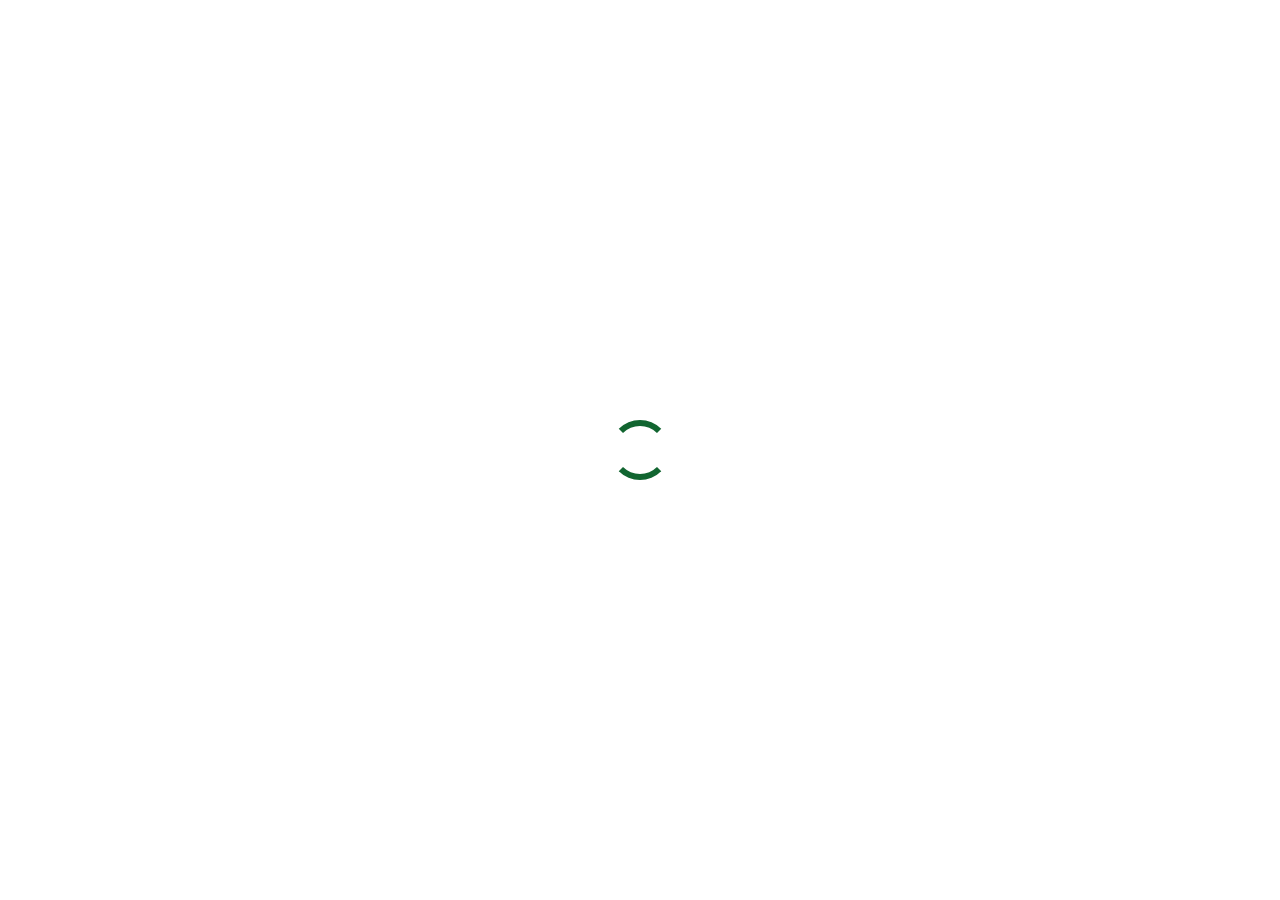
==== about.html @ c36d9f6b "Setting up site, formatting and fixing the whitespace between pages, reference from another template" ====
<!DOCTYPE html>
<html lang="en">

<head>
  <meta charset="utf-8">
  <meta content="width=device-width, initial-scale=1.0" name="viewport">
  <title>About - AgriCulture Bootstrap Template</title>
  <meta name="description" content="">
  <meta name="keywords" content="">

  <!-- Favicons -->
  <link href="assets/img/favicon.png" rel="icon">
  <link href="assets/img/apple-touch-icon.png" rel="apple-touch-icon">

  <!-- Fonts -->
  <link href="https://fonts.googleapis.com" rel="preconnect">
  <link href="https://fonts.gstatic.com" rel="preconnect" crossorigin>
  <link href="https://fonts.googleapis.com/css2?family=Open+Sans:ital,wght@0,300;0,400;0,500;0,600;0,700;0,800;1,300;1,400;1,500;1,600;1,700;1,800&family=Marcellus:wght@400&display=swap" rel="stylesheet">

  <!-- Vendor CSS Files -->
  <link href="assets/vendor/bootstrap/css/bootstrap.min.css" rel="stylesheet">
  <link href="assets/vendor/bootstrap-icons/bootstrap-icons.css" rel="stylesheet">
  <link href="assets/vendor/aos/aos.css" rel="stylesheet">
  <link href="assets/vendor/swiper/swiper-bundle.min.css" rel="stylesheet">
  <link href="assets/vendor/glightbox/css/glightbox.min.css" rel="stylesheet">

  <!-- Main CSS File -->
  <link href="assets/css/main.css" rel="stylesheet">

  <!-- =======================================================
  * Template Name: AgriCulture
  * Template URL: https://bootstrapmade.com/agriculture-bootstrap-website-template/
  * Updated: Aug 07 2024 with Bootstrap v5.3.3
  * Author: BootstrapMade.com
  * License: https://bootstrapmade.com/license/
  ======================================================== -->
</head>

<body class="testimonials-page">

  <header id="header" class="header d-flex align-items-center position-relative">
    <div class="container-fluid container-xl position-relative d-flex align-items-center justify-content-between">

      <a href="index.html" class="logo d-flex align-items-center">
        <!-- Uncomment the line below if you also wish to use an image logo -->
        <img src="assets/img/logo.png" alt="AgriCulture">
        <!-- <h1 class="sitename">AgriCulture</h1>  -->
      </a>

      <nav id="navmenu" class="navmenu">
        <ul>
          <li><a href="index.html">Home</a></li>
          <li><a href="map.html">Map</a></li>
          <li><a href="about.html" class="active">About</a></li>
        </ul>
        <i class="mobile-nav-toggle d-xl-none bi bi-list"></i>
      </nav>

    </div>
  </header>

  <main class="main">

    <!-- Page Title -->
    <div class="page-title dark-background" data-aos="fade" style="background-image: url(assets/img/page-title-bg.webp);">
      <div class="container position-relative">
        <h1>About</h1>
  
        <nav class="breadcrumbs">
          <ol>
            <li><a href="index.html">Home</a></li>
            <li class="current">About</li>
          </ol>
        </nav>
      </div>
    </div><!-- End Page Title -->

  </main>

  <footer id="footer" class="footer dark-background">
  </footer>

  <!-- Scroll Top -->
  <a href="#" id="scroll-top" class="scroll-top d-flex align-items-center justify-content-center"><i class="bi bi-arrow-up-short"></i></a>

  <!-- Preloader -->
  <div id="preloader"></div>

  <!-- Vendor JS Files -->
  <script src="assets/vendor/bootstrap/js/bootstrap.bundle.min.js"></script>
  <script src="assets/vendor/aos/aos.js"></script>
  <script src="assets/vendor/swiper/swiper-bundle.min.js"></script>
  <script src="assets/vendor/glightbox/js/glightbox.min.js"></script>

  <!-- Main JS File -->
  <script src="assets/js/main.js"></script>

</body>

</html>
---- assets/css/main.css ----
/**
* Template Name: AgriCulture
* Template URL: https://bootstrapmade.com/agriculture-bootstrap-website-template/
* Updated: Aug 07 2024 with Bootstrap v5.3.3
* Author: BootstrapMade.com
* License: https://bootstrapmade.com/license/
*/

/*--------------------------------------------------------------
# Font & Color Variables
# Help: https://bootstrapmade.com/color-system/
--------------------------------------------------------------*/
/* Fonts */
:root {
  --default-font: "Open Sans",  system-ui, -apple-system, "Segoe UI", Roboto, "Helvetica Neue", Arial, "Noto Sans", "Liberation Sans", sans-serif, "Apple Color Emoji", "Segoe UI Emoji", "Segoe UI Symbol", "Noto Color Emoji";
  --heading-font: "Marcellus",  sans-serif;
  --nav-font: "Marcellus",  sans-serif;
}

/* Global Colors - The following color variables are used throughout the website. Updating them here will change the color scheme of the entire website */
:root { 
  --background-color: #ffffff; /* Background color for the entire website, including individual sections */
  --default-color: #212529; /* Default color used for the majority of the text content across the entire website */
  --heading-color: #2d465e; /* Color for headings, subheadings and title throughout the website */
  --accent-color: #116530; /* Accent color that represents your brand on the website. It's used for buttons, links, and other elements that need to stand out */
  --surface-color: #ffffff; /* The surface color is used as a background of boxed elements within sections, such as cards, icon boxes, or other elements that require a visual separation from the global background. */
  --contrast-color: #ffffff; /* Contrast color for text, ensuring readability against backgrounds of accent, heading, or default colors. */
}

/* Nav Menu Colors - The following color variables are used specifically for the navigation menu. They are separate from the global colors to allow for more customization options */
:root {
  --nav-color: #212529;  /* The default color of the main navmenu links */
  --nav-hover-color: #116530; /* Applied to main navmenu links when they are hovered over or active */
  --nav-mobile-background-color: #ffffff; /* Used as the background color for mobile navigation menu */
  --nav-dropdown-background-color: #ffffff; /* Used as the background color for dropdown items that appear when hovering over primary navigation items */
  --nav-dropdown-color: #212529; /* Used for navigation links of the dropdown items in the navigation menu. */
  --nav-dropdown-hover-color: #116530; /* Similar to --nav-hover-color, this color is applied to dropdown navigation links when they are hovered over. */
}

/* Color Presets - These classes override global colors when applied to any section or element, providing reuse of the sam color scheme. */

.light-background {
  --background-color: #f9f9f9;
  --surface-color: #ffffff;
}

.dark-background {
  --background-color: #060606;
  --default-color: #ffffff;
  --heading-color: #ffffff;
  --accent-color: #2ea359;
  --surface-color: #252525;
  --contrast-color: #ffffff;
}

/* Smooth scroll */
:root {
  scroll-behavior: smooth;
}

/*--------------------------------------------------------------
# General Styling & Shared Classes
--------------------------------------------------------------*/
body {
  color: var(--default-color);
  background-color: var(--background-color);
  font-family: var(--default-font);
}

a {
  color: var(--accent-color);
  text-decoration: none;
  transition: 0.3s;
}

a:hover {
  color: color-mix(in srgb, var(--accent-color), transparent 25%);
  text-decoration: none;
}

h1,
h2,
h3,
h4,
h5,
h6 {
  color: var(--heading-color);
  font-family: var(--heading-font);
}

/* PHP Email Form Messages
------------------------------*/
.php-email-form .error-message {
  display: none;
  background: #df1529;
  color: #ffffff;
  text-align: left;
  padding: 15px;
  margin-bottom: 24px;
  font-weight: 600;
}

.php-email-form .sent-message {
  display: none;
  color: #ffffff;
  background: #059652;
  text-align: center;
  padding: 15px;
  margin-bottom: 24px;
  font-weight: 600;
}

.php-email-form .loading {
  display: none;
  background: var(--surface-color);
  text-align: center;
  padding: 15px;
  margin-bottom: 24px;
}

.php-email-form .loading:before {
  content: "";
  display: inline-block;
  border-radius: 50%;
  width: 24px;
  height: 24px;
  margin: 0 10px -6px 0;
  border: 3px solid var(--accent-color);
  border-top-color: var(--surface-color);
  animation: php-email-form-loading 1s linear infinite;
}

@keyframes php-email-form-loading {
  0% {
    transform: rotate(0deg);
  }

  100% {
    transform: rotate(360deg);
  }
}

/* Pulsating Play Button
------------------------------*/
.pulsating-play-btn {
  width: 94px;
  height: 94px;
  background: radial-gradient(var(--accent-color) 50%, color-mix(in srgb, var(--accent-color), transparent 75%) 52%);
  border-radius: 50%;
  display: block;
  position: relative;
  overflow: hidden;
}

.pulsating-play-btn:before {
  content: "";
  position: absolute;
  width: 120px;
  height: 120px;
  animation-delay: 0s;
  animation: pulsate-play-btn 2s;
  animation-direction: forwards;
  animation-iteration-count: infinite;
  animation-timing-function: steps;
  opacity: 1;
  border-radius: 50%;
  border: 5px solid color-mix(in srgb, var(--accent-color), transparent 30%);
  top: -15%;
  left: -15%;
  background: rgba(198, 16, 0, 0);
}

.pulsating-play-btn:after {
  content: "";
  position: absolute;
  left: 50%;
  top: 50%;
  transform: translateX(-40%) translateY(-50%);
  width: 0;
  height: 0;
  border-top: 10px solid transparent;
  border-bottom: 10px solid transparent;
  border-left: 15px solid #fff;
  z-index: 100;
  transition: all 400ms cubic-bezier(0.55, 0.055, 0.675, 0.19);
}

.pulsating-play-btn:hover:before {
  content: "";
  position: absolute;
  left: 50%;
  top: 50%;
  transform: translateX(-40%) translateY(-50%);
  width: 0;
  height: 0;
  border: none;
  border-top: 10px solid transparent;
  border-bottom: 10px solid transparent;
  border-left: 15px solid #fff;
  z-index: 200;
  animation: none;
  border-radius: 0;
}

.pulsating-play-btn:hover:after {
  border-left: 15px solid var(--accent-color);
  transform: scale(20);
}

@keyframes pulsate-play-btn {
  0% {
    transform: scale(0.6, 0.6);
    opacity: 1;
  }

  100% {
    transform: scale(1, 1);
    opacity: 0;
  }
}

/*--------------------------------------------------------------
# Global Header
--------------------------------------------------------------*/
.header {
  color: var(--default-color);
  background-color: var(--background-color);
  padding: 20px 0;
  transition: all 0.5s;
  z-index: 997;
}

.header .logo {
  line-height: 1;
}

.header .logo img {
  max-height: 32px;
  margin-right: 8px;
}

.header .logo h1 {
  font-size: 30px;
  margin: 0;
  font-weight: 700;
  color: var(--heading-color);
}

.scrolled .header {
  box-shadow: 0px 0 18px color-mix(in srgb, var(--default-color), transparent 85%);
}

/*--------------------------------------------------------------
# Navigation Menu
--------------------------------------------------------------*/
/* Navmenu - Desktop */
@media (min-width: 1200px) {
  .navmenu {
    padding: 0;
  }

  .navmenu ul {
    margin: 0;
    padding: 0;
    display: flex;
    list-style: none;
    align-items: center;
  }

  .navmenu li {
    position: relative;
  }

  .navmenu a,
  .navmenu a:focus {
    color: var(--nav-color);
    padding: 18px 15px;
    font-size: 16px;
    font-family: var(--nav-font);
    font-weight: 400;
    display: flex;
    align-items: center;
    justify-content: space-between;
    white-space: nowrap;
    transition: 0.3s;
  }

  .navmenu a i,
  .navmenu a:focus i {
    font-size: 12px;
    line-height: 0;
    margin-left: 5px;
    transition: 0.3s;
  }

  .navmenu li:last-child a {
    padding-right: 0;
  }

  .navmenu li:hover>a,
  .navmenu .active,
  .navmenu .active:focus {
    color: var(--nav-hover-color);
  }

  .navmenu .dropdown ul {
    margin: 0;
    padding: 10px 0;
    background: var(--nav-dropdown-background-color);
    display: block;
    position: absolute;
    visibility: hidden;
    left: 14px;
    top: 130%;
    opacity: 0;
    transition: 0.3s;
    border-radius: 4px;
    z-index: 99;
    box-shadow: 0px 0px 30px color-mix(in srgb, var(--default-color), transparent 85%);
  }

  .navmenu .dropdown ul li {
    min-width: 200px;
  }

  .navmenu .dropdown ul a {
    padding: 10px 20px;
    font-size: 15px;
    text-transform: none;
    color: var(--nav-dropdown-color);
  }

  .navmenu .dropdown ul a i {
    font-size: 12px;
  }

  .navmenu .dropdown ul a:hover,
  .navmenu .dropdown ul .active:hover,
  .navmenu .dropdown ul li:hover>a {
    color: var(--nav-dropdown-hover-color);
  }

  .navmenu .dropdown:hover>ul {
    opacity: 1;
    top: 100%;
    visibility: visible;
  }

  .navmenu .dropdown .dropdown ul {
    top: 0;
    left: -90%;
    visibility: hidden;
  }

  .navmenu .dropdown .dropdown:hover>ul {
    opacity: 1;
    top: 0;
    left: -100%;
    visibility: visible;
  }
}

/* Navmenu - Mobile */
@media (max-width: 1199px) {
  .mobile-nav-toggle {
    color: var(--nav-color);
    font-size: 28px;
    line-height: 0;
    margin-right: 10px;
    cursor: pointer;
    transition: color 0.3s;
  }

  .navmenu {
    padding: 0;
    z-index: 9997;
  }

  .navmenu ul {
    display: none;
    list-style: none;
    position: absolute;
    inset: 60px 20px 20px 20px;
    padding: 10px 0;
    margin: 0;
    border-radius: 6px;
    background-color: var(--nav-mobile-background-color);
    overflow-y: auto;
    transition: 0.3s;
    z-index: 9998;
    box-shadow: 0px 0px 30px color-mix(in srgb, var(--default-color), transparent 90%);
  }

  .navmenu a,
  .navmenu a:focus {
    color: var(--nav-dropdown-color);
    padding: 10px 20px;
    font-family: var(--nav-font);
    font-size: 17px;
    font-weight: 500;
    display: flex;
    align-items: center;
    justify-content: space-between;
    white-space: nowrap;
    transition: 0.3s;
  }

  .navmenu a i,
  .navmenu a:focus i {
    font-size: 12px;
    line-height: 0;
    margin-left: 5px;
    width: 30px;
    height: 30px;
    display: flex;
    align-items: center;
    justify-content: center;
    border-radius: 50%;
    transition: 0.3s;
    background-color: color-mix(in srgb, var(--accent-color), transparent 90%);
  }

  .navmenu a i:hover,
  .navmenu a:focus i:hover {
    background-color: var(--accent-color);
    color: var(--contrast-color);
  }

  .navmenu a:hover,
  .navmenu .active,
  .navmenu .active:focus {
    color: var(--nav-dropdown-hover-color);
  }

  .navmenu .active i,
  .navmenu .active:focus i {
    background-color: var(--accent-color);
    color: var(--contrast-color);
    transform: rotate(180deg);
  }

  .navmenu .dropdown ul {
    position: static;
    display: none;
    z-index: 99;
    padding: 10px 0;
    margin: 10px 20px;
    background-color: var(--nav-dropdown-background-color);
    border: 1px solid color-mix(in srgb, var(--default-color), transparent 90%);
    box-shadow: none;
    transition: all 0.5s ease-in-out;
  }

  .navmenu .dropdown ul ul {
    background-color: rgba(33, 37, 41, 0.1);
  }

  .navmenu .dropdown>.dropdown-active {
    display: block;
    background-color: rgba(33, 37, 41, 0.03);
  }

  .mobile-nav-active {
    overflow: hidden;
  }

  .mobile-nav-active .mobile-nav-toggle {
    color: #fff;
    position: absolute;
    font-size: 32px;
    top: 15px;
    right: 15px;
    margin-right: 0;
    z-index: 9999;
  }

  .mobile-nav-active .navmenu {
    position: fixed;
    overflow: hidden;
    inset: 0;
    background: rgba(33, 37, 41, 0.8);
    transition: 0.3s;
  }

  .mobile-nav-active .navmenu>ul {
    display: block;
  }
}

/*--------------------------------------------------------------
# Global Footer
--------------------------------------------------------------*/
.footer {
  color: var(--default-color);
  background-color: var(--background-color);
  font-size: 14px;
  position: relative;
  min-height: 240px;
  padding: 80px 0;
}

.index-page main {
  padding-bottom: 1000px;
}

.index-page img,
.index-page svg,
.about-page img,
.about-page svg,
.testimonials-page img,
.testimonials-page svg {
  display: none;
}

.about-page #services {
  display: none;
}

.index-page #services .content {
  visibility: hidden;
}

.index-page #about-3,
.index-page #services-2 {
  display: none;
}

.index-page #services,
.index-page #about {
  display: none;
}

.footer .footer-top {
  background-color: color-mix(in srgb, var(--background-color), white 5%);
  padding-top: 50px;
}

.footer .footer-about .logo {
  line-height: 1;
  margin-bottom: 25px;
}

.footer .footer-about .logo img {
  max-height: 40px;
  margin-right: 6px;
}

.footer .footer-about .logo span {
  color: var(--heading-color);
  font-family: var(--heading-font);
  font-size: 26px;
  font-weight: 700;
  letter-spacing: 1px;
}

.footer .footer-about p {
  font-size: 14px;
  font-family: var(--heading-font);
}

.footer h4 {
  font-size: 16px;
  font-weight: 600;
  position: relative;
  padding-bottom: 12px;
  margin-bottom: 15px;
}

.footer h4::after {
  content: "";
  position: absolute;
  display: block;
  width: 20px;
  height: 2px;
  background: var(--accent-color);
  bottom: 0;
  left: 0;
}

.footer .footer-links {
  margin-bottom: 30px;
}

.footer .footer-links ul {
  list-style: none;
  padding: 0;
  margin: 0;
}

.footer .footer-links ul i {
  padding-right: 2px;
  font-size: 12px;
  line-height: 0;
}

.footer .footer-links ul li {
  padding: 10px 0;
  display: flex;
  align-items: center;
}

.footer .footer-links ul li:first-child {
  padding-top: 0;
}

.footer .footer-links ul a {
  color: color-mix(in srgb, var(--default-color), transparent 30%);
  display: inline-block;
  line-height: 1;
}

.footer .footer-links ul a:hover {
  color: var(--accent-color);
}

.footer .footer-contact p {
  margin-bottom: 5px;
}

.footer .copyright {
  padding: 30px 0;
}

.footer .copyright p {
  margin-bottom: 0;
}

.footer .credits {
  margin-top: 5px;
  font-size: 13px;
}

.footer .social-links a {
  font-size: 18px;
  display: inline-block;
  background: color-mix(in srgb, var(--default-color), transparent 92%);
  color: var(--accent-color);
  line-height: 1;
  padding: 8px 0;
  margin-right: 4px;
  border-radius: 4px;
  text-align: center;
  width: 36px;
  height: 36px;
  transition: 0.3s;
}

.footer .social-links a:hover {
  color: var(--contrast-color);
  background: var(--accent-color);
  text-decoration: none;
}

/*--------------------------------------------------------------
# Preloader
--------------------------------------------------------------*/
#preloader {
  position: fixed;
  inset: 0;
  z-index: 999999;
  overflow: hidden;
  background: var(--background-color);
  transition: all 0.6s ease-out;
}

#preloader:before {
  content: "";
  position: fixed;
  top: calc(50% - 30px);
  left: calc(50% - 30px);
  border: 6px solid #ffffff;
  border-color: var(--accent-color) transparent var(--accent-color) transparent;
  border-radius: 50%;
  width: 60px;
  height: 60px;
  animation: animate-preloader 1.5s linear infinite;
}

@keyframes animate-preloader {
  0% {
    transform: rotate(0deg);
  }

  100% {
    transform: rotate(360deg);
  }
}

/*--------------------------------------------------------------
# Scroll Top Button
--------------------------------------------------------------*/
.scroll-top {
  position: fixed;
  visibility: hidden;
  opacity: 0;
  right: 15px;
  bottom: 15px;
  z-index: 99999;
  background-color: var(--accent-color);
  width: 40px;
  height: 40px;
  border-radius: 4px;
  transition: all 0.4s;
}

.scroll-top i {
  font-size: 24px;
  color: var(--contrast-color);
  line-height: 0;
}

.scroll-top:hover {
  background-color: color-mix(in srgb, var(--accent-color), transparent 20%);
  color: var(--contrast-color);
}

.scroll-top.active {
  visibility: visible;
  opacity: 1;
}

/*--------------------------------------------------------------
# Disable aos animation delay on mobile devices
--------------------------------------------------------------*/
@media screen and (max-width: 768px) {
  [data-aos-delay] {
    transition-delay: 0 !important;
  }
}

/*--------------------------------------------------------------
# Global Page Titles & Breadcrumbs
--------------------------------------------------------------*/
.page-title {
  color: var(--default-color);
  background-color: var(--background-color);
  background-size: cover;
  background-position: center;
  background-repeat: no-repeat;
  padding: 80px 0;
  text-align: center;
  position: relative;
}

.page-title:before {
  content: "";
  background-color: color-mix(in srgb, var(--background-color), transparent 50%);
  position: absolute;
  inset: 0;
}

.page-title h1 {
  font-size: 42px;
  font-weight: 700;
  margin-bottom: 10px;
}

.page-title .breadcrumbs ol {
  display: flex;
  flex-wrap: wrap;
  list-style: none;
  justify-content: center;
  padding: 0;
  margin: 0;
  font-size: 16px;
  font-weight: 400;
}

.page-title .breadcrumbs ol li+li {
  padding-left: 10px;
}

.page-title .breadcrumbs ol li+li::before {
  content: "/";
  display: inline-block;
  padding-right: 10px;
  color: color-mix(in srgb, var(--default-color), transparent 50%);
}

/*--------------------------------------------------------------
# Global Sections
--------------------------------------------------------------*/
section,
.section {
  color: var(--default-color);
  background-color: var(--background-color);
  padding: 60px 0;
  scroll-margin-top: 100px;
  overflow: clip;
}

@media (max-width: 1199px) {

  section,
  .section {
    scroll-margin-top: 66px;
  }
}

/*--------------------------------------------------------------
# Global Section Titles
--------------------------------------------------------------*/
.section-title {
  text-align: center;
  padding-bottom: 60px;
  position: relative;
}

.section-title h2 {
  font-size: 28px;
  font-weight: 500;
  margin-bottom: 15px;
}

.section-title p {
  margin-bottom: 0;
  font-family: var(--heading-font);
  font-size: 32px;
}

/*--------------------------------------------------------------
# Hero Section
--------------------------------------------------------------*/
.hero {
  padding: 0;
}

.hero .carousel {
  width: 100%;
  min-height: calc(100vh - 100px);
  padding: 0;
  margin: 0;
  background-color: var(--background-color);
  position: relative;
}

.hero img {
  position: absolute;
  inset: 0;
  display: block;
  width: 100%;
  height: 100%;
  object-fit: cover;
  z-index: 1;
}

.hero .carousel-item {
  position: absolute;
  inset: 0;
  background-size: cover;
  background-position: center;
  background-repeat: no-repeat;
  overflow: hidden;
}

.hero .carousel-item:before {
  content: "";
  background: color-mix(in srgb, var(--background-color), transparent 60%);
  position: absolute;
  inset: 0;
  z-index: 2;
}

.hero .carousel-container {
  position: absolute;
  inset: 90px 64px 64px 64px;
  display: flex;
  justify-content: center;
  align-items: center;
  flex-direction: column;
  z-index: 3;
}

.hero h2 {
  margin-bottom: 30px;
  font-size: 48px;
  font-weight: 700;
  animation: fadeInDown 1s both;
}

@media (max-width: 768px) {
  .hero h2 {
    font-size: 30px;
  }
}

.hero p {
  animation: fadeInDown 1s both 0.2s;
}

@media (min-width: 1024px) {

  .hero h2,
  .hero p {
    max-width: 60%;
  }
}

.hero .btn-get-started {
  color: var(--contrast-color);
  background: var(--accent-color);
  font-family: var(--heading-font);
  font-weight: 500;
  font-size: 15px;
  letter-spacing: 1px;
  display: inline-block;
  padding: 8px 32px;
  border-radius: 50px;
  transition: 0.5s;
  margin: 10px;
  animation: fadeInUp 1s both 0.4s;
}

.hero .btn-get-started:hover {
  background: color-mix(in srgb, var(--accent-color), transparent 20%);
}

.hero .carousel-control-prev,
.hero .carousel-control-next {
  width: 10%;
  transition: 0.3s;
  opacity: 0.5;
}

.hero .carousel-control-prev:focus,
.hero .carousel-control-next:focus {
  opacity: 0.5;
}

.hero .carousel-control-prev:hover,
.hero .carousel-control-next:hover {
  opacity: 0.9;
}

@media (min-width: 1024px) {

  .hero .carousel-control-prev,
  .hero .carousel-control-next {
    width: 5%;
  }
}

.hero .carousel-control-next-icon,
.hero .carousel-control-prev-icon {
  background: none;
  font-size: 32px;
  line-height: 1;
}

.hero .carousel-indicators {
  list-style: none;
}

.hero .carousel-indicators li {
  cursor: pointer;
}

@keyframes fadeInUp {
  from {
    opacity: 0;
    transform: translate3d(0, 100%, 0);
  }

  to {
    opacity: 1;
    transform: translate3d(0, 0, 0);
  }
}

@keyframes fadeInDown {
  from {
    opacity: 0;
    transform: translate3d(0, -100%, 0);
  }

  to {
    opacity: 1;
    transform: translate3d(0, 0, 0);
  }
}

/*--------------------------------------------------------------
# Services Section
--------------------------------------------------------------*/
.services .section-title h2 {
  color: var(--accent-color);
  font-size: 20px;
}

.services .content .service-item {
  background-color: var(--surface-color);
  padding: 20px 30px;
  border-top: 1px solid color-mix(in srgb, var(--default-color), transparent 90%);
  border-left: 1px solid color-mix(in srgb, var(--default-color), transparent 90%);
  position: relative;
}

.services .content .service-item .number {
  position: absolute;
  right: 10px;
  top: 10px;
  font-weight: 400;
  color: color-mix(in srgb, var(--default-color), transparent 80%);
}

.services .content .service-item .service-item-icon {
  position: relative;
  margin-bottom: 20px;
  color: var(--accent-color);
}

.services .content .service-item .service-item-icon img {
  width: 50px;
}

.services .content .service-item .service-item-icon:before {
  position: absolute;
  content: "";
  transform: rotate(45deg);
  z-index: -1;
  left: -20px;
  border-top: 40px solid transparent;
  border-bottom: 40px solid transparent;
  border-right: 40px solid var(--accent-color);
  display: none;
}

.services .content .service-item .service-item-icon>span {
  color: var(--default-color);
  font-size: 4rem;
}

.services .content .service-item .service-item-content .service-heading {
  font-size: 20px;
  color: var(--default-color);
  font-weight: 400;
}

.services .content .service-item .service-item-content p {
  font-size: 15px;
}

@media (min-width: 769px) {
  .services .content [class^=col-]:nth-child(4n+4) .service-item {
    border-right: 1px solid color-mix(in srgb, var(--default-color), transparent 90%);
  }

  .services .content [class^=col-]:nth-last-child(-n+4) .service-item {
    border-bottom: 1px solid color-mix(in srgb, var(--default-color), transparent 90%);
  }
}

@media (max-width: 768px) {
  .services .content [class^=col-]:nth-child(2n+2) .service-item {
    border-right: 1px solid color-mix(in srgb, var(--default-color), transparent 90%);
  }

  .services .content [class^=col-]:last-child .service-item,
  .services .content [class^=col-]:nth-last-child(2) .service-item {
    border-bottom: 1px solid color-mix(in srgb, var(--default-color), transparent 90%);
  }
}

@media (max-width: 576px) {
  .services .content [class^=col-] .service-item {
    border: 1px solid color-mix(in srgb, var(--default-color), transparent 90%);
    margin-bottom: 10px;
  }
}

/*--------------------------------------------------------------
# About Section
--------------------------------------------------------------*/
.about .section-title {
  margin-bottom: 60px;
}

.about .content {
  background: var(--accent-color);
  color: var(--contrast-color);
  padding: 7rem 0;
}

.about .content .img-overlap {
  margin-top: -150px;
}

.about p {
  color: var(--contrast-color);
}

.about .content-title {
  color: var(--contrast-color);
  font-weight: 300;
  text-align: left;
}

.about .content-title strong {
  font-weight: 700;
}

.about .content-subtitle {
  font-weight: 300;
  color: var(--contrast-color);
  text-transform: uppercase;
  font-size: 1.3rem;
}

/*--------------------------------------------------------------
# Services 2 Section
--------------------------------------------------------------*/
.services-2 {
  overflow: visible;
  margin-bottom: 200px;
}

.services-2 .section-title {
  text-align: left;
}

.services-2 .section-title h2 {
  color: color-mix(in srgb, var(--contrast-color), transparent 50%);
  text-transform: uppercase;
  font-size: 20px;
}

.services-2 .section-title p {
  color: var(--contrast-color);
}

.services-2 .services-carousel-wrap {
  position: relative;
  margin-bottom: -200px;
}

.services-2 .swiper-wrapper {
  height: auto;
}

.services-2 .service-item {
  position: relative;
  overflow: hidden;
}

.services-2 .service-item:before {
  content: "";
  background-color: color-mix(in srgb, var(--background-color), transparent 50%);
  top: 0;
  left: 0;
  right: 0;
  bottom: 0;
  position: absolute;
  opacity: 0;
  visibility: hidden;
  z-index: 1;
  transition: 0.3s all ease;
}

.services-2 .service-item img {
  transition: 0.5s all ease;
  transform: scale(1);
}

.services-2 .service-item .service-item-contents {
  z-index: 9;
  position: absolute;
  bottom: 20px;
  left: 20px;
  right: 20px;
  transition: 0.3s all ease;
  transform: translateY(100%);
  opacity: 0;
  visibility: hidden;
}

.services-2 .service-item .service-item-contents .service-item-category {
  color: var(--accent-color);
  text-transform: uppercase;
}

.services-2 .service-item .service-item-contents .service-item-title {
  color: var(--contrast-color);
  margin-bottom: 0;
}

.services-2 .service-item:hover:before {
  opacity: 1;
  visibility: visible;
}

.services-2 .service-item:hover .service-item-contents {
  transform: translateY(0%);
  opacity: 1;
  visibility: visible;
}

.services-2 .service-item:hover img {
  transform: scale(1.2);
}

.services-2 .navigation-prev,
.services-2 .navigation-next {
  position: absolute;
  top: 50%;
  transform: translateY(-50%);
  z-index: 9;
  width: 46px;
  height: 46px;
  background: var(--contrast-color);
  background-color: none;
  border: none;
  transition: 0.3s all ease;
}

.services-2 .navigation-prev i,
.services-2 .navigation-next i {
  font-size: 2rem;
}

.services-2 .navigation-prev:hover,
.services-2 .navigation-next:hover {
  background-color: var(--accent-color);
  color: var(--contrast-color);
}

.services-2 .navigation-prev {
  left: 10px;
}

.services-2 .navigation-next {
  right: 10px;
}

.services-2 .swiper {
  padding-bottom: 50px;
}

.services-2 .swiper-pagination {
  bottom: 0px;
}

.services-2 .swiper-pagination .swiper-pagination-bullet {
  border-radius: 0;
  width: 20px;
  height: 4px;
  background-color: color-mix(in srgb, var(--background-color), transparent 80%) !important;
  opacity: 1;
}

.services-2 .swiper-pagination .swiper-pagination-bullet-active {
  background-color: var(--accent-color) !important;
}

/*--------------------------------------------------------------
# Testimonials Section
--------------------------------------------------------------*/
.testimonials .testimonial img {
  width: 100px;
  height: 100px;
  border-radius: 50%;
  margin-bottom: 20px;
}

.testimonials .testimonial blockquote p {
  font-size: 20px;
  color: var(--default-color);
  font-weight: 500;
}

.testimonials .testimonial .client-name {
  text-transform: uppercase;
  font-size: 1.2rem;
  color: var(--accent-color);
}

/*--------------------------------------------------------------
# Recent Posts Section
--------------------------------------------------------------*/
.recent-posts .post-item {
  background: var(--surface-color);
  box-shadow: 0px 2px 20px rgba(0, 0, 0, 0.1);
  transition: 0.3s;
}

.recent-posts .post-item .post-img img {
  transition: 0.5s;
}

.recent-posts .post-item .post-date {
  position: absolute;
  right: 0;
  bottom: 0;
  background-color: var(--accent-color);
  color: var(--contrast-color);
  text-transform: uppercase;
  font-size: 13px;
  padding: 6px 12px;
  font-weight: 500;
}

.recent-posts .post-item .post-content {
  padding: 30px;
}

.recent-posts .post-item .post-title {
  color: var(--heading-color);
  font-size: 20px;
  font-weight: 700;
  transition: 0.3s;
  margin-bottom: 15px;
}

.recent-posts .post-item .meta i {
  font-size: 16px;
  color: var(--accent-color);
}

.recent-posts .post-item .meta span {
  font-size: 15px;
  color: color-mix(in srgb, var(--default-color), transparent 50%);
}

.recent-posts .post-item hr {
  color: color-mix(in srgb, var(--default-color), transparent 80%);
  margin: 20px 0;
}

.recent-posts .post-item .readmore {
  display: flex;
  align-items: center;
  font-weight: 600;
  line-height: 1;
  transition: 0.3s;
  color: color-mix(in srgb, var(--default-color), transparent 40%);
}

.recent-posts .post-item .readmore i {
  line-height: 0;
  margin-left: 6px;
  font-size: 16px;
}

.recent-posts .post-item:hover .post-title,
.recent-posts .post-item:hover .readmore {
  color: var(--accent-color);
}

.recent-posts .post-item:hover .post-img img {
  transform: scale(1.1);
}

/*--------------------------------------------------------------
# Call To Action Section
--------------------------------------------------------------*/
.call-to-action .content {
  padding: 20px 0;
}

.call-to-action .content h3 {
  font-weight: 300;
  text-transform: uppercase;
}

.call-to-action .content .form-subscribe .form-control {
  border: 2px solid var(--accent-color);
  background: var(--surface-color);
  border-radius: 0;
}

.call-to-action .content .form-subscribe input[type=email] {
  height: 63px !important;
  color: var(--default-color);
}

.call-to-action .content .form-subscribe input[type=email]:focus {
  box-shadow: none;
}

.call-to-action .content .form-subscribe input[type=email]::placeholder {
  color: color-mix(in srgb, var(--contrast-color), transparent 50%);
}

.call-to-action .content .loading,
.call-to-action .content .error-message,
.call-to-action .content .sent-message {
  margin-top: 15px;
}

.call-to-action .content .btn {
  color: var(--contrast-color);
  background-color: var(--accent-color);
  border: 1px solid var(--accent-color);
  border-radius: 0;
}

.call-to-action .content .btn:hover,
.call-to-action .content .btn:active,
.call-to-action .content .btn:focus {
  box-shadow: none;
  outline: none;
  background-color: var(--contrast-color);
  border: 1px solid var(--contrrast-color);
}

/*--------------------------------------------------------------
# About 3 Section
--------------------------------------------------------------*/
.about-3 .content-title {
  color: var(--accent-color);
  margin-bottom: 30px;
}

.about-3 .btn-cta {
  text-transform: uppercase;
  font-size: 14px;
  padding-top: 20px;
  padding-bottom: 20px;
  padding-left: 30px;
  padding-right: 30px;
  background-color: var(--accent-color);
  color: var(--contrast-color);
  border-radius: 6px;
}

.about-3 .list-check {
  margin-bottom: 50px;
}

.about-3 .list-check li {
  display: block;
  padding-left: 30px;
  position: relative;
}

.about-3 .list-check li:before {
  content: "\f26e";
  display: inline-block;
  font-family: "bootstrap-icons" !important;
  font-style: normal;
  font-weight: normal !important;
  font-variant: normal;
  text-transform: none;
  line-height: 1;
  vertical-align: -0.125em;
  -webkit-font-smoothing: antialiased;
  position: absolute;
  top: 0.1rem;
  font-size: 20px;
  left: 0;
  color: var(--accent-color);
}

.about-3 .pulsating-play-btn {
  position: absolute;
  left: calc(50% - 47px);
  top: calc(50% - 47px);
}

/*--------------------------------------------------------------
# Team Section
--------------------------------------------------------------*/
.team .person {
  position: relative;
}

.team .person figure {
  margin-bottom: 0;
  padding-bottom: 0;
  position: relative;
  overflow: hidden;
  margin-bottom: 30px;
}

.team .person img {
  transition: 0.3s all ease;
}

.team .person .person-contents {
  text-align: center;
}

.team .person .person-contents h3 {
  color: var(--heading-color);
  font-size: 24px;
}

.team .person .person-contents .position {
  color: var(--accent-color);
}

.team .person:hover img {
  transform: scale(1.05);
}

.team .person .social {
  position: absolute;
  bottom: 10px;
  left: 10px;
  z-index: 2;
}

.team .person .social a {
  display: block;
  margin-bottom: 10px;
  width: 40px;
  height: 40px;
  background: var(--contrast-color);
  position: relative;
}

.team .person .social a>span {
  position: absolute;
  top: 50%;
  left: 50%;
  transform: translate(-50%, -50%);
}

.team .person .social a:hover {
  background: var(--accent-color);
  color: var(--contrast-color);
}

/*--------------------------------------------------------------
# Blog Posts 2 Section
--------------------------------------------------------------*/
.blog-posts-2 article {
  background-color: var(--surface-color);
  box-shadow: 0px 2px 20px rgba(0, 0, 0, 0.1);
  transition: 0.3s;
  border-radius: 8px;
  overflow: hidden;
}

.blog-posts-2 .post-img img {
  transition: 0.5s;
}

.blog-posts-2 .post-content {
  padding: 30px;
}

.blog-posts-2 .post-title {
  font-size: 20px;
  line-height: 24px;
  color: var(--heading-color);
  font-weight: 600;
  transition: 0.3s;
  margin-bottom: 20px;
}

.blog-posts-2 .meta {
  position: relative;
  margin-top: -20px;
  padding: 0 30px;
}

.blog-posts-2 .meta i {
  font-size: 16px;
  color: var(--accent-color);
}

.blog-posts-2 .meta span {
  font-size: 15px;
  color: color-mix(in srgb, var(--default-color), transparent 40%);
}

.blog-posts-2 .meta .post-date {
  background-color: var(--accent-color);
  color: var(--contrast-color);
  font-size: 13px;
  padding: 6px 12px;
  text-align: center;
  margin-right: 15px;
  border-radius: 4px;
}

.blog-posts-2 .meta .post-date span {
  display: block;
  color: var(--contrast-color);
  font-weight: 700;
  font-size: 20px;
}

.blog-posts-2 .readmore {
  display: flex;
  align-items: center;
  font-weight: 400;
  line-height: 1;
  transition: 0.3s;
  color: color-mix(in srgb, var(--heading-color), transparent 20%);
}

.blog-posts-2 .readmore i {
  line-height: 0;
  margin-left: 6px;
  font-size: 16px;
}

.blog-posts-2 article:hover .post-title,
.blog-posts-2 article:hover .readmore {
  color: var(--accent-color);
}

.blog-posts-2 article:hover .post-img img {
  transform: scale(1.1);
}

/*--------------------------------------------------------------
# Blog Pagination Section
--------------------------------------------------------------*/
.blog-pagination {
  padding-top: 0;
  color: color-mix(in srgb, var(--default-color), transparent 40%);
}

.blog-pagination ul {
  display: flex;
  padding: 0;
  margin: 0;
  list-style: none;
}

.blog-pagination li {
  margin: 0 5px;
  transition: 0.3s;
}

.blog-pagination li a {
  color: color-mix(in srgb, var(--default-color), transparent 40%);
  padding: 7px 16px;
  display: flex;
  align-items: center;
  justify-content: center;
}

.blog-pagination li a.active,
.blog-pagination li a:hover {
  background: var(--accent-color);
  color: var(--contrast-color);
}

.blog-pagination li a.active a,
.blog-pagination li a:hover a {
  color: var(--contrast-color);
}

/*--------------------------------------------------------------
# Blog Details Section
--------------------------------------------------------------*/
.blog-details {
  padding-bottom: 30px;
}

.blog-details .article {
  background-color: var(--surface-color);
  padding: 30px;
  box-shadow: 0 4px 16px rgba(0, 0, 0, 0.1);
}

.blog-details .post-img {
  margin: -30px -30px 20px -30px;
  overflow: hidden;
}

.blog-details .title {
  color: var(--heading-color);
  font-size: 28px;
  font-weight: 700;
  padding: 0;
  margin: 30px 0;
}

.blog-details .content {
  margin-top: 20px;
}

.blog-details .content h3 {
  font-size: 22px;
  margin-top: 30px;
  font-weight: bold;
}

.blog-details .content blockquote {
  overflow: hidden;
  background-color: color-mix(in srgb, var(--default-color), transparent 95%);
  padding: 60px;
  position: relative;
  text-align: center;
  margin: 20px 0;
}

.blog-details .content blockquote p {
  color: var(--default-color);
  line-height: 1.6;
  margin-bottom: 0;
  font-style: italic;
  font-weight: 500;
  font-size: 22px;
}

.blog-details .content blockquote:after {
  content: "";
  position: absolute;
  left: 0;
  top: 0;
  bottom: 0;
  width: 3px;
  background-color: var(--accent-color);
  margin-top: 20px;
  margin-bottom: 20px;
}

.blog-details .meta-top {
  margin-top: 20px;
  color: color-mix(in srgb, var(--default-color), transparent 40%);
}

.blog-details .meta-top ul {
  display: flex;
  flex-wrap: wrap;
  list-style: none;
  align-items: center;
  padding: 0;
  margin: 0;
}

.blog-details .meta-top ul li+li {
  padding-left: 20px;
}

.blog-details .meta-top i {
  font-size: 16px;
  margin-right: 8px;
  line-height: 0;
  color: color-mix(in srgb, var(--default-color), transparent 40%);
}

.blog-details .meta-top a {
  color: color-mix(in srgb, var(--default-color), transparent 40%);
  font-size: 14px;
  display: inline-block;
  line-height: 1;
}

.blog-details .meta-bottom {
  padding-top: 10px;
  border-top: 1px solid color-mix(in srgb, var(--default-color), transparent 90%);
}

.blog-details .meta-bottom i {
  color: color-mix(in srgb, var(--default-color), transparent 40%);
  display: inline;
}

.blog-details .meta-bottom a {
  color: color-mix(in srgb, var(--default-color), transparent 40%);
  transition: 0.3s;
}

.blog-details .meta-bottom a:hover {
  color: var(--accent-color);
}

.blog-details .meta-bottom .cats {
  list-style: none;
  display: inline;
  padding: 0 20px 0 0;
  font-size: 14px;
}

.blog-details .meta-bottom .cats li {
  display: inline-block;
}

.blog-details .meta-bottom .tags {
  list-style: none;
  display: inline;
  padding: 0;
  font-size: 14px;
}

.blog-details .meta-bottom .tags li {
  display: inline-block;
}

.blog-details .meta-bottom .tags li+li::before {
  padding-right: 6px;
  color: var(--default-color);
  content: ",";
}

.blog-details .meta-bottom .share {
  font-size: 16px;
}

.blog-details .meta-bottom .share i {
  padding-left: 5px;
}

/*--------------------------------------------------------------
# Blog Comments Section
--------------------------------------------------------------*/
.blog-comments {
  padding: 10px 0;
}

.blog-comments .comments-count {
  font-weight: bold;
}

.blog-comments .comment {
  margin-top: 30px;
  position: relative;
}

.blog-comments .comment .comment-img {
  margin-right: 14px;
}

.blog-comments .comment .comment-img img {
  width: 60px;
}

.blog-comments .comment h5 {
  font-size: 16px;
  margin-bottom: 2px;
}

.blog-comments .comment h5 a {
  font-weight: bold;
  color: var(--default-color);
  transition: 0.3s;
}

.blog-comments .comment h5 a:hover {
  color: var(--accent-color);
}

.blog-comments .comment h5 .reply {
  padding-left: 10px;
  color: color-mix(in srgb, var(--default-color), transparent 20%);
}

.blog-comments .comment h5 .reply i {
  font-size: 20px;
}

.blog-comments .comment time {
  display: block;
  font-size: 14px;
  color: color-mix(in srgb, var(--default-color), transparent 40%);
  margin-bottom: 5px;
}

.blog-comments .comment.comment-reply {
  padding-left: 40px;
}

/*--------------------------------------------------------------
# Comment Form Section
--------------------------------------------------------------*/
.comment-form {
  padding-top: 10px;
}

.comment-form form {
  background-color: var(--surface-color);
  margin-top: 30px;
  padding: 30px;
  box-shadow: 0 4px 16px rgba(0, 0, 0, 0.1);
}

.comment-form form h4 {
  font-weight: bold;
  font-size: 22px;
}

.comment-form form p {
  font-size: 14px;
}

.comment-form form input {
  background-color: var(--surface-color);
  color: var(--default-color);
  border: 1px solid color-mix(in srgb, var(--default-color), transparent 70%);
  font-size: 14px;
  border-radius: 4px;
  padding: 10px 10px;
}

.comment-form form input:focus {
  color: var(--default-color);
  background-color: var(--surface-color);
  box-shadow: none;
  border-color: var(--accent-color);
}

.comment-form form input::placeholder {
  color: color-mix(in srgb, var(--default-color), transparent 50%);
}

.comment-form form textarea {
  background-color: var(--surface-color);
  color: var(--default-color);
  border: 1px solid color-mix(in srgb, var(--default-color), transparent 70%);
  border-radius: 4px;
  padding: 10px 10px;
  font-size: 14px;
  height: 120px;
}

.comment-form form textarea:focus {
  color: var(--default-color);
  box-shadow: none;
  border-color: var(--accent-color);
  background-color: var(--surface-color);
}

.comment-form form textarea::placeholder {
  color: color-mix(in srgb, var(--default-color), transparent 50%);
}

.comment-form form .form-group {
  margin-bottom: 25px;
}

.comment-form form .btn-primary {
  border-radius: 4px;
  padding: 10px 20px;
  border: 0;
  background-color: var(--accent-color);
  color: var(--contrast-color);
}

.comment-form form .btn-primary:hover {
  color: var(--contrast-color);
  background-color: color-mix(in srgb, var(--accent-color), transparent 20%);
}

/*--------------------------------------------------------------
# Contact Section
--------------------------------------------------------------*/
.contact {
  padding-top: 10px;
}

.contact .info {
  background-color: var(--surface-color);
  padding: 40px;
  box-shadow: 0px 2px 15px rgba(0, 0, 0, 0.1);
  overflow: hidden;
}

.contact .info h3 {
  font-weight: 600;
  font-size: 24px;
}

.contact .info p {
  color: color-mix(in srgb, var(--default-color), transparent 40%);
  margin-bottom: 30px;
  font-size: 15px;
}

.contact .info-item+.info-item {
  padding-top: 20px;
  margin-top: 20px;
  border-top: 1px solid color-mix(in srgb, var(--default-color), transparent 90%);
}

.contact .info-item i {
  font-size: 24px;
  color: var(--accent-color);
  transition: all 0.3s ease-in-out;
  margin-right: 20px;
}

.contact .info-item h4 {
  padding: 0;
  font-size: 18px;
  line-height: 24px;
  font-weight: 600;
  margin-bottom: 5px;
}

.contact .info-item p {
  padding: 0;
  margin-bottom: 0;
  font-size: 14px;
  color: color-mix(in srgb, var(--default-color), transparent 40%);
}

.contact .php-email-form {
  width: 100%;
}

.contact .php-email-form .form-group {
  padding-bottom: 8px;
}

.contact .php-email-form input[type=text],
.contact .php-email-form input[type=email],
.contact .php-email-form textarea {
  color: var(--default-color);
  background-color: var(--surface-color);
  border-radius: 0px;
  box-shadow: none;
  font-size: 14px;
  border-color: color-mix(in srgb, var(--default-color), transparent 80%);
}

.contact .php-email-form input[type=text]:focus,
.contact .php-email-form input[type=email]:focus,
.contact .php-email-form textarea:focus {
  border-color: var(--accent-color);
}

.contact .php-email-form input[type=text]::placeholder,
.contact .php-email-form input[type=email]::placeholder,
.contact .php-email-form textarea::placeholder {
  color: color-mix(in srgb, var(--default-color), transparent 70%);
}

.contact .php-email-form input[type=text],
.contact .php-email-form input[type=email] {
  height: 48px;
  padding: 10px 15px;
}

.contact .php-email-form textarea {
  padding: 10px 12px;
  height: 290px;
}

.contact .php-email-form button[type=submit] {
  background: var(--accent-color);
  color: var(--contrast-color);
  border: 0;
  padding: 13px 50px;
  transition: 0.4s;
  border-radius: 4px;
}

.contact .php-email-form button[type=submit]:hover {
  background: color-mix(in srgb, var(--accent-color) 90%, black 15%);
}

/*--------------------------------------------------------------
# Widgets
--------------------------------------------------------------*/
.widgets-container {
  margin: 60px 0 30px 0;
}

.widget-title {
  color: var(--heading-color);
  font-size: 20px;
  font-weight: 600;
  padding: 0 0 10px 0;
  margin: 0 0 20px 0;
  position: relative;
}

.widget-title:before {
  content: "";
  position: absolute;
  display: block;
  height: 2px;
  background: color-mix(in srgb, var(--default-color), transparent 90%);
  left: 0;
  right: 0;
  bottom: 1px;
}

.widget-title:after {
  content: "";
  position: absolute;
  display: block;
  width: 40px;
  height: 2px;
  background: var(--accent-color);
  left: 0;
  bottom: 1px;
}

.widget-item {
  margin-bottom: 40px;
}

.widget-item:last-child {
  margin-bottom: 0;
}

.recent-posts-widget .post-item {
  display: flex;
  margin-bottom: 15px;
}

.recent-posts-widget .post-item:last-child {
  margin-bottom: 0;
}

.recent-posts-widget .post-item img {
  width: 80px;
  margin-right: 15px;
}

.recent-posts-widget .post-item h4 {
  font-size: 15px;
  font-weight: bold;
  margin-bottom: 5px;
}

.recent-posts-widget .post-item h4 a {
  color: var(--default-color);
  transition: 0.3s;
}

.recent-posts-widget .post-item h4 a:hover {
  color: var(--accent-color);
}

.recent-posts-widget .post-item time {
  display: block;
  font-style: italic;
  font-size: 14px;
  color: color-mix(in srgb, var(--default-color), transparent 50%);
}

.categories-widget ul {
  list-style: none;
  padding: 0;
  margin: 0;
}

.categories-widget ul li {
  padding-bottom: 10px;
}

.categories-widget ul li:last-child {
  padding-bottom: 0;
}

.categories-widget ul a {
  color: color-mix(in srgb, var(--default-color), transparent 20%);
  transition: 0.3s;
}

.categories-widget ul a:hover {
  color: var(--accent-color);
}

.categories-widget ul a span {
  padding-left: 5px;
  color: color-mix(in srgb, var(--default-color), transparent 50%);
  font-size: 14px;
}

.blog-author-widget img {
  max-width: 120px;
  margin-right: 20px;
}

.blog-author-widget h4 {
  font-weight: 600;
  font-size: 24px;
  margin-bottom: 0px;
  padding: 0;
  color: color-mix(in srgb, var(--default-color), transparent 20%);
}

.blog-author-widget .social-links {
  margin: 5px 0;
}

.blog-author-widget .social-links a {
  color: color-mix(in srgb, var(--default-color), transparent 60%);
  margin-right: 5px;
  font-size: 18px;
}

.blog-author-widget .social-links a:hover {
  color: var(--accent-color);
}

.blog-author-widget p {
  font-style: italic;
  color: color-mix(in srgb, var(--default-color), transparent 30%);
  margin: 10px 0 0 0;
}

.search-widget form {
  background: var(--background-color);
  border: 1px solid color-mix(in srgb, var(--default-color), transparent 70%);
  padding: 3px 10px;
  position: relative;
  transition: 0.3s;
}

.search-widget form input[type=text] {
  border: 0;
  padding: 4px;
  border-radius: 4px;
  width: calc(100% - 40px);
  background-color: var(--background-color);
  color: var(--default-color);
}

.search-widget form input[type=text]:focus {
  outline: none;
}

.search-widget form button {
  background: var(--accent-color);
  color: var(--contrast-color);
  position: absolute;
  top: 0;
  right: 0;
  bottom: 0;
  border: 0;
  font-size: 16px;
  padding: 0 15px;
  margin: -1px;
  transition: 0.3s;
  border-radius: 0 4px 4px 0;
  line-height: 0;
}

.search-widget form button i {
  line-height: 0;
}

.search-widget form button:hover {
  background: color-mix(in srgb, var(--accent-color), transparent 20%);
}

.search-widget form:is(:focus-within) {
  border-color: var(--accent-color);
}

.recent-posts-widget-2 .post-item {
  display: flex;
  flex-direction: column;
  margin-bottom: 20px;
}

.recent-posts-widget-2 .post-item:last-child {
  margin-bottom: 0;
}

.recent-posts-widget-2 .post-item h4 {
  font-size: 16px;
  font-weight: 600;
  margin-bottom: 5px;
}

.recent-posts-widget-2 .post-item h4 a {
  color: var(--default-color);
  transition: 0.3s;
}

.recent-posts-widget-2 .post-item h4 a:hover {
  color: var(--accent-color);
}

.recent-posts-widget-2 .post-item time {
  display: block;
  font-style: italic;
  font-size: 14px;
  color: color-mix(in srgb, var(--default-color), transparent 50%);
}

.tags-widget ul {
  list-style: none;
  padding: 0;
  margin: 0;
}

.tags-widget ul li {
  display: inline-block;
}

.tags-widget ul a {
  color: color-mix(in srgb, var(--default-color), transparent 30%);
  font-size: 14px;
  padding: 6px 14px;
  margin: 0 6px 8px 0;
  border: 1px solid color-mix(in srgb, var(--default-color), transparent 60%);
  display: inline-block;
  transition: 0.3s;
}

.tags-widget ul a:hover {
  background: var(--accent-color);
  color: var(--contrast-color);
  border: 1px solid var(--accent-color);
}

.tags-widget ul a span {
  padding-left: 5px;
  color: color-mix(in srgb, var(--default-color), transparent 60%);
  font-size: 14px;
}
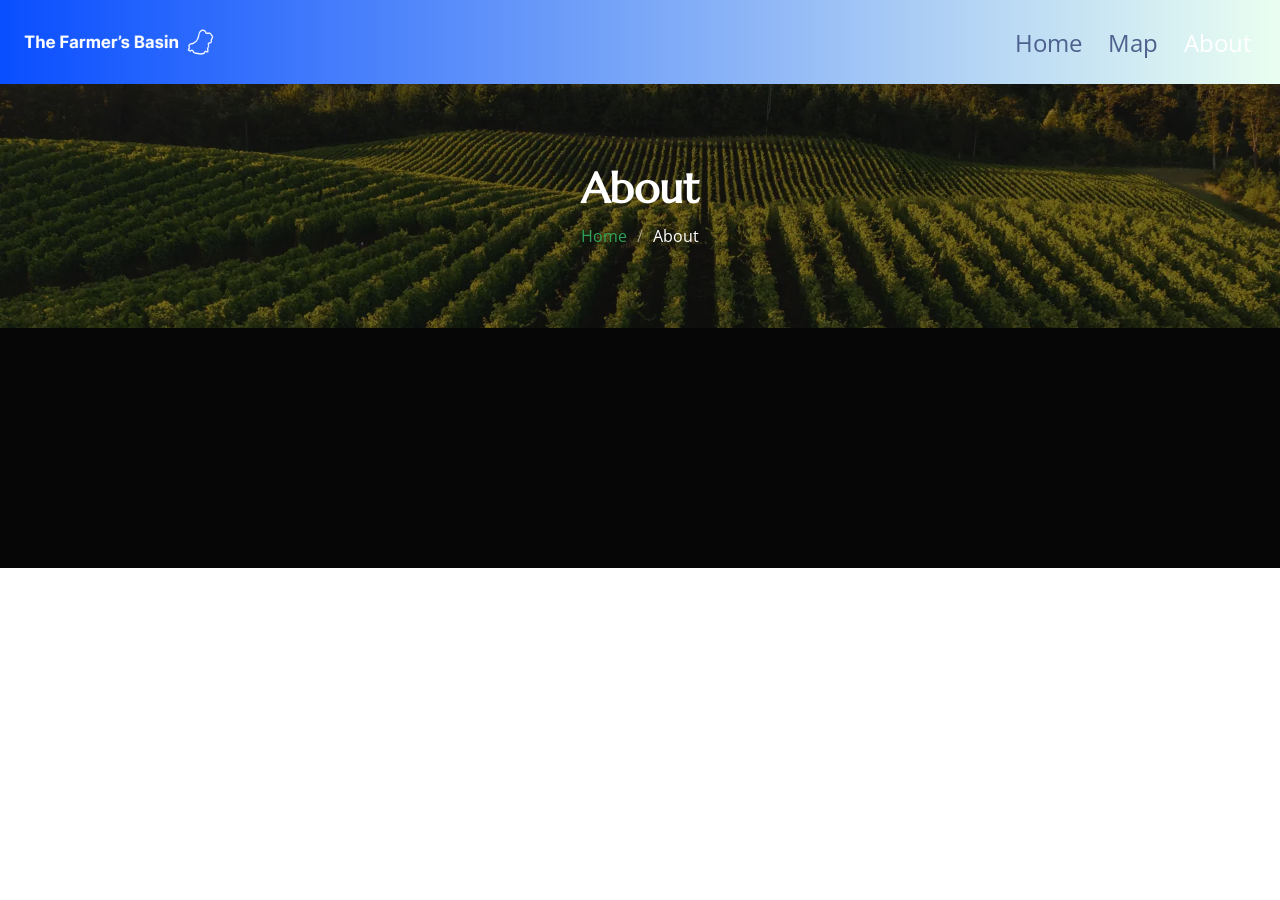
==== commit b579ea2b: "Update homepage, navigation, and assets" ====
--- a/about.html
+++ b/about.html
@@ -27,35 +27,21 @@
   <!-- Main CSS File -->
   <link href="assets/css/main.css" rel="stylesheet">
 
-  <!-- =======================================================
-  * Template Name: AgriCulture
-  * Template URL: https://bootstrapmade.com/agriculture-bootstrap-website-template/
-  * Updated: Aug 07 2024 with Bootstrap v5.3.3
-  * Author: BootstrapMade.com
-  * License: https://bootstrapmade.com/license/
-  ======================================================== -->
 </head>
 
 <body class="testimonials-page">
 
-  <header id="header" class="header d-flex align-items-center position-relative">
-    <div class="container-fluid container-xl position-relative d-flex align-items-center justify-content-between">
-
-      <a href="index.html" class="logo d-flex align-items-center">
-        <!-- Uncomment the line below if you also wish to use an image logo -->
-        <img src="assets/img/logo.png" alt="AgriCulture">
-        <!-- <h1 class="sitename">AgriCulture</h1>  -->
+  <header class="home-header">
+    <div class="home-header-inner">
+      <a href="home.html" class="home-brand" aria-label="Go to homepage">
+        <img src="assets/img/logo-farmers.png" alt="The Farmer's Basin logo" style="width:190px; height:190px; object-fit:contain; display:block;">
       </a>
 
-      <nav id="navmenu" class="navmenu">
-        <ul>
-          <li><a href="index.html">Home</a></li>
-          <li><a href="map.html">Map</a></li>
-          <li><a href="about.html" class="active">About</a></li>
-        </ul>
-        <i class="mobile-nav-toggle d-xl-none bi bi-list"></i>
+      <nav class="home-nav" aria-label="Main navigation">
+        <a href="home.html">Home</a>
+        <a href="Map/index.html">Map</a>
+        <a href="about.html" class="active">About</a>
       </nav>
-
     </div>
   </header>
 
@@ -68,7 +54,7 @@
   
         <nav class="breadcrumbs">
           <ol>
-            <li><a href="index.html">Home</a></li>
+            <li><a href="home.html">Home</a></li>
             <li class="current">About</li>
           </ol>
         </nav>
--- a/assets/css/main.css
+++ b/assets/css/main.css
@@ -18,23 +18,69 @@
 }
 
 /* Global Colors - The following color variables are used throughout the website. Updating them here will change the color scheme of the entire website */
-:root { 
-  --background-color: #ffffff; /* Background color for the entire website, including individual sections */
-  --default-color: #212529; /* Default color used for the majority of the text content across the entire website */
-  --heading-color: #2d465e; /* Color for headings, subheadings and title throughout the website */
-  --accent-color: #116530; /* Accent color that represents your brand on the website. It's used for buttons, links, and other elements that need to stand out */
-  --surface-color: #ffffff; /* The surface color is used as a background of boxed elements within sections, such as cards, icon boxes, or other elements that require a visual separation from the global background. */
-  --contrast-color: #ffffff; /* Contrast color for text, ensuring readability against backgrounds of accent, heading, or default colors. */
+:root {
+  --blue-1: #000000;
+  --blue-2: #001262;
+  --blue-3: #002db6;
+  --blue-4: #094eff;
+  --blue-5: #204fe7;
+  --blue-6: #4e608d;
+  --blue-7: #8897bd;
+
+  --green-1: #000000;
+  --green-2: #151d18;
+  --green-3: #334138;
+  --green-4: #56675c;
+  --green-5: #a8baae;
+  --green-6: #d6e7db;
+  --green-7: #eafff1;
+
+  --black-1: #000000;
+  --black-2: #1b1b1b;
+  --black-3: #3e3e3e;
+  --black-4: #636363;
+  --black-5: #b6b6b6;
+  --black-6: #e2e2e2;
+
+  --white-1: #000000;
+  --white-2: #1b1b1b;
+  --white-3: #3e3e3e;
+  --white-4: #636363;
+  --white-5: #929292;
+  --white-6: #b6b6b6;
+  --white-7: #e2e2e2;
+  --white-8: #ffffff;
+
+  --yellow-1: #000000;
+  --yellow-2: #2a1c00;
+  --yellow-3: #464000;
+  --yellow-4: #6c6600;
+  --yellow-5: #c9b800;
+  --yellow-6: #f9e44c;
+  --yellow-7: #ffea00;
+
+  --blue-color: var(--blue-4);
+  --green-color: var(--green-7);
+  --black-color: var(--black-1);
+  --white-color: var(--white-8);
+  --yellow-color: var(--yellow-7);
+
+  --background-color: var(--white-color); /* Background color for the entire website, including individual sections */
+  --default-color: var(--black-color); /* Default color used for the majority of the text content across the entire website */
+  --heading-color: var(--blue-color); /* Color for headings, subheadings and title throughout the website */
+  --accent-color: var(--yellow-color); /* Accent color that represents your brand on the website. It's used for buttons, links, and other elements that need to stand out */
+  --surface-color: var(--white-color); /* The surface color is used as a background of boxed elements within sections, such as cards, icon boxes, or other elements that require a visual separation from the global background. */
+  --contrast-color: var(--black-color); /* Contrast color for text, ensuring readability against backgrounds of accent, heading, or default colors. */
 }
 
 /* Nav Menu Colors - The following color variables are used specifically for the navigation menu. They are separate from the global colors to allow for more customization options */
 :root {
-  --nav-color: #212529;  /* The default color of the main navmenu links */
-  --nav-hover-color: #116530; /* Applied to main navmenu links when they are hovered over or active */
-  --nav-mobile-background-color: #ffffff; /* Used as the background color for mobile navigation menu */
-  --nav-dropdown-background-color: #ffffff; /* Used as the background color for dropdown items that appear when hovering over primary navigation items */
-  --nav-dropdown-color: #212529; /* Used for navigation links of the dropdown items in the navigation menu. */
-  --nav-dropdown-hover-color: #116530; /* Similar to --nav-hover-color, this color is applied to dropdown navigation links when they are hovered over. */
+  --nav-color: var(--black-color);  /* The default color of the main navmenu links */
+  --nav-hover-color: var(--blue-color); /* Applied to main navmenu links when they are hovered over or active */
+  --nav-mobile-background-color: var(--white-color); /* Used as the background color for mobile navigation menu */
+  --nav-dropdown-background-color: var(--white-color); /* Used as the background color for dropdown items that appear when hovering over primary navigation items */
+  --nav-dropdown-color: var(--black-color); /* Used for navigation links of the dropdown items in the navigation menu. */
+  --nav-dropdown-hover-color: var(--blue-color); /* Similar to --nav-hover-color, this color is applied to dropdown navigation links when they are hovered over. */
 }
 
 /* Color Presets - These classes override global colors when applied to any section or element, providing reuse of the sam color scheme. */
@@ -487,6 +533,334 @@
   }
 }
 
+.home-wireframe-page {
+  margin: 0;
+  background: #ffffff;
+  color: #000000;
+  font-family: "Inter", "Segoe UI", sans-serif;
+}
+
+.home-wireframe-page img,
+.home-wireframe-page svg {
+  display: block;
+  max-width: 100%;
+}
+
+.home-header {
+  width: 100%;
+  height: 84px;
+  background: linear-gradient(90deg, #094EFF 0%, #EAFFF1 100%);
+}
+
+.home-header-inner {
+  max-width: 1440px;
+  height: 100%;
+  margin: 0 auto;
+  display: flex;
+  align-items: center;
+  justify-content: space-between;
+  padding: 0 28px 0 24px;
+}
+
+.home-brand {
+  display: flex;
+  align-items: center;
+  justify-content: flex-start;
+  min-height: 84px;
+}
+
+.home-brand img {
+  width: 190px;
+  height: 190px;
+  object-fit: contain;
+  display: block;
+}
+
+.home-nav {
+  display: flex;
+  align-items: center;
+  gap: 26px;
+  font-size: 24px;
+  line-height: 29px;
+}
+
+.home-nav a {
+  color: #4E608D;
+  text-decoration: none;
+}
+
+.home-nav a.active,
+.home-nav a:hover {
+  color: #ffffff;
+}
+
+.home-main {
+  max-width: 1440px;
+  margin: 0 auto;
+  padding-bottom: 0;
+}
+
+.home-hero {
+  position: relative;
+  width: 100%;
+  height: 810px;
+  overflow: hidden;
+  background: #dfe9ee;
+}
+
+.home-hero img {
+  width: 100%;
+  height: 100%;
+  object-fit: cover;
+  display: block;
+}
+
+.home-hero::after {
+  content: "";
+  position: absolute;
+  inset: 0;
+  background: linear-gradient(129.08deg, rgba(255, 250, 250, 0) 27.59%, rgba(0, 0, 0, 0.88) 95.67%);
+}
+
+.hero-cta {
+  position: absolute;
+  left: 50%;
+  bottom: 0;
+  transform: translateX(-50%);
+  z-index: 2;
+  display: flex;
+  align-items: center;
+}
+
+.cta-arrow-box {
+  width: 189px;
+  height: 127px;
+  background: #262626;
+  border-bottom: 1px solid #878F68;
+  border-radius: 300px 0 0 0;
+  display: flex;
+  align-items: center;
+  justify-content: center;
+  position: relative;
+  z-index: 1;
+}
+
+.cta-arrow {
+  font-size: 52px;
+  line-height: 1;
+  color: #f2f2f7;
+  transform: rotate(180deg);
+  margin-top: 8px;
+}
+
+.cta-text {
+  width: 809px;
+  height: 140px;
+  background: #ffffff;
+  border-bottom: 1px solid #878F68;
+  border-radius: 300px 0 0 0;
+  display: flex;
+  align-items: center;
+  justify-content: center;
+  font-family: "Inter", sans-serif;
+  font-size: 36px;
+  font-weight: 500;
+  line-height: 44px;
+  color: #000000;
+  text-align: center;
+  padding: 0 30px;
+}
+
+.purpose-section,
+.impact-section {
+  max-width: 1290px;
+  margin: 0 auto;
+  padding: 0 75px;
+}
+
+.purpose-section {
+  padding-top: 18px;
+}
+
+.purpose-section h2,
+.impact-section h2,
+.matters-section h2 {
+  margin: 0 0 22px;
+  font-family: "Inter", sans-serif;
+  font-size: 36px;
+  line-height: 44px;
+  font-weight: 500;
+  color: #000000;
+}
+
+.purpose-card {
+  background: linear-gradient(0deg, rgba(195, 224, 243, 0.29), rgba(195, 224, 243, 0.29)), rgba(255, 255, 255, 0.1);
+  border: 1px solid #d9d9d9;
+  border-radius: 8px;
+  min-height: 184px;
+  display: flex;
+  align-items: center;
+  justify-content: center;
+  padding: 28px 32px;
+}
+
+.purpose-card p {
+  max-width: 1208px;
+  margin: 0;
+  text-align: center;
+  font-family: "Inter", sans-serif;
+  font-size: 24px;
+  line-height: 29px;
+  color: #000000;
+}
+
+.impact-section {
+  margin-top: 24px;
+}
+
+.impact-panel {
+  background: linear-gradient(0deg, #C6E3F3, #C6E3F3), #ffffff;
+  border: 1px solid #d9d9d9;
+  border-radius: 8px;
+  display: grid;
+  grid-template-columns: minmax(0, 1fr) minmax(0, 1.2fr);
+  gap: 24px;
+  align-items: center;
+  padding: 32px 24px 32px 24px;
+}
+
+.impact-list {
+  list-style: none;
+  margin: 0;
+  padding: 0 0 0 22px;
+  display: grid;
+  gap: 18px;
+}
+
+.impact-list li {
+  display: flex;
+  align-items: center;
+  gap: 16px;
+  font-family: "Inter", sans-serif;
+  font-size: 24px;
+  line-height: 29px;
+  font-weight: 500;
+  color: #000000;
+}
+
+.impact-list li img {
+  width: 52px;
+  height: 52px;
+  object-fit: contain;
+  flex-shrink: 0;
+}
+
+.map-frame {
+  background: #fbfbfb;
+  border-radius: 5px;
+  width: 100%;
+  min-height: 524px;
+  display: flex;
+  align-items: center;
+  justify-content: center;
+  overflow: hidden;
+}
+
+.map-frame img {
+  width: 100%;
+  height: 100%;
+  object-fit: cover;
+}
+
+.matters-section {
+  max-width: 1290px;
+  margin: 0 auto;
+  padding: 0 75px 0;
+}
+
+.home-footer {
+  position: relative;
+  width: 100%;
+  height: 560px;
+  margin-top: 30px;
+  overflow: hidden;
+  background: linear-gradient(90deg, #094EFF 0%, #EAFFF1 100%);
+}
+
+.footer-wave {
+  position: absolute;
+  inset: 0;
+  background: url("../img/homepage-design-blue.jpg") center bottom / 100% 100% no-repeat;
+  opacity: 1;
+  transform: none;
+}
+
+@media (max-width: 1100px) {
+  .impact-panel {
+    grid-template-columns: 1fr;
+  }
+}
+
+@media (max-width: 768px) {
+  .home-header {
+    height: auto;
+  }
+
+  .home-header-inner {
+    flex-direction: column;
+    align-items: flex-start;
+    gap: 12px;
+    padding: 14px 20px;
+  }
+
+  .home-nav {
+    gap: 14px;
+    font-size: 18px;
+    flex-wrap: wrap;
+  }
+
+  .home-hero {
+    height: 520px;
+  }
+
+  .hero-cta {
+    width: calc(100% - 20px);
+    flex-direction: column;
+    align-items: stretch;
+    left: 10px;
+    transform: none;
+  }
+
+  .cta-arrow-box,
+  .cta-text {
+    width: 100%;
+    border-radius: 0;
+  }
+
+  .cta-arrow-box {
+    height: 82px;
+  }
+
+  .cta-text {
+    height: 96px;
+    font-size: 24px;
+    line-height: 32px;
+  }
+
+  .purpose-section,
+  .impact-section,
+  .matters-section {
+    padding-left: 20px;
+    padding-right: 20px;
+  }
+
+  .purpose-card p,
+  .impact-list li {
+    font-size: 18px;
+    line-height: 26px;
+  }
+}
+
 /*--------------------------------------------------------------
 # Global Footer
 --------------------------------------------------------------*/
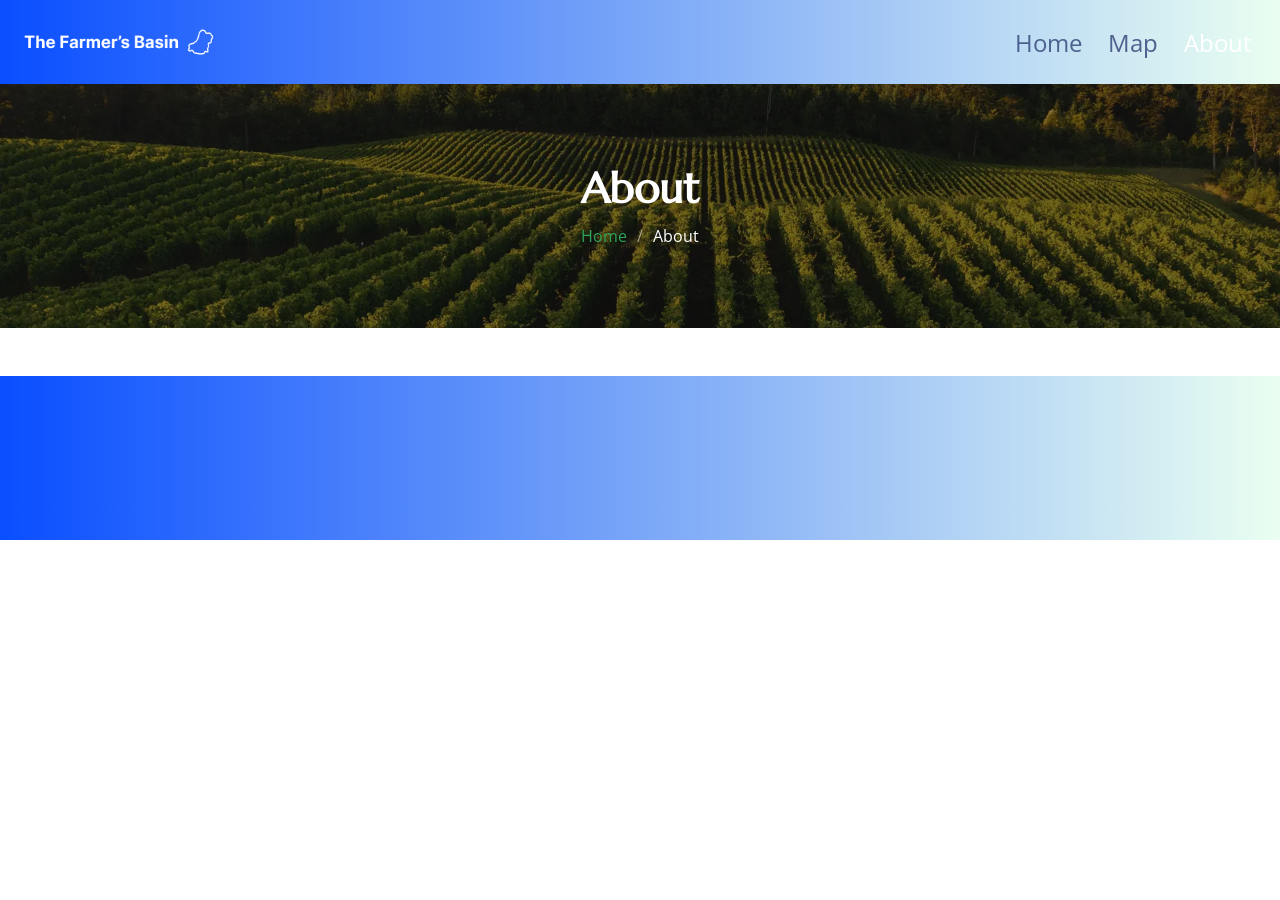
==== commit 1b57f25f: "footer format for each page and other fixes" ====
--- a/about.html
+++ b/about.html
@@ -63,7 +63,8 @@
 
   </main>
 
-  <footer id="footer" class="footer dark-background">
+  <footer class="site-footer">
+    <div class="site-footer-inner"></div>
   </footer>
 
   <!-- Scroll Top -->
--- a/assets/css/main.css
+++ b/assets/css/main.css
@@ -535,9 +535,16 @@
 
 .home-wireframe-page {
   margin: 0;
+  padding: 0;
   background: #ffffff;
   color: #000000;
   font-family: "Inter", "Segoe UI", sans-serif;
+}
+
+html, body.home-wireframe-page {
+  margin: 0;
+  padding: 0;
+  background: #ffffff;
 }
 
 .home-wireframe-page img,
@@ -550,6 +557,7 @@
   width: 100%;
   height: 84px;
   background: linear-gradient(90deg, #094EFF 0%, #EAFFF1 100%);
+  margin-bottom: 0;
 }
 
 .home-header-inner {
@@ -597,18 +605,25 @@
 .home-main {
   max-width: 1440px;
   margin: 0 auto;
-  padding-bottom: 0;
+  padding: 0;
 }
 
 .home-hero {
   position: relative;
   width: 100%;
   height: 810px;
+  margin: 0 !important;
+  padding: 0 !important;
   overflow: hidden;
   background: #dfe9ee;
 }
 
-.home-hero img {
+.home-hero .carousel-inner,
+.home-hero .carousel-item {
+  height: 100%;
+}
+
+.home-hero .carousel-item img {
   width: 100%;
   height: 100%;
   object-fit: cover;
@@ -616,10 +631,35 @@
 }
 
 .home-hero::after {
-  content: "";
+  content: none;
+  display: none;
+}
+
+.home-hero .carousel-indicators {
   position: absolute;
-  inset: 0;
-  background: linear-gradient(129.08deg, rgba(255, 250, 250, 0) 27.59%, rgba(0, 0, 0, 0.88) 95.67%);
+  bottom: 26px;
+  left: 50%;
+  transform: translateX(-50%);
+  z-index: 3;
+  margin: 0;
+  gap: 10px;
+}
+
+.home-hero .carousel-indicators [data-bs-target] {
+  width: 12px;
+  height: 12px;
+  border-radius: 50%;
+  border: 0;
+  background-color: rgba(255, 255, 255, 0.75);
+  opacity: 1;
+}
+
+.home-hero .carousel-indicators .active {
+  background-color: #ffffff;
+}
+
+.home-hero .carousel-item {
+  position: relative;
 }
 
 .hero-cta {
@@ -630,6 +670,14 @@
   z-index: 2;
   display: flex;
   align-items: center;
+  text-decoration: none;
+  cursor: pointer;
+}
+
+.hero-cta:hover,
+.hero-cta:focus-visible {
+  text-decoration: none;
+  filter: brightness(0.98);
 }
 
 .cta-arrow-box {
@@ -649,7 +697,6 @@
   font-size: 52px;
   line-height: 1;
   color: #f2f2f7;
-  transform: rotate(180deg);
   margin-top: 8px;
 }
 
@@ -778,21 +825,36 @@
   padding: 0 75px 0;
 }
 
+.site-footer {
+  width: 100%;
+  min-height: 164px;
+  background: linear-gradient(90deg, #094EFF 0%, #EAFFF1 100%);
+  margin-top: 48px;
+}
+
+.site-footer-inner {
+  max-width: 1440px;
+  min-height: 164px;
+  margin: 0 auto;
+  padding: 0;
+  display: block;
+}
+
+.site-footer-brand,
+.site-footer-links,
+.site-footer-copy {
+  display: none;
+}
+
 .home-footer {
-  position: relative;
   width: 100%;
-  height: 560px;
-  margin-top: 30px;
-  overflow: hidden;
+  min-height: 164px;
   background: linear-gradient(90deg, #094EFF 0%, #EAFFF1 100%);
+  margin-top: 48px;
 }
 
 .footer-wave {
-  position: absolute;
-  inset: 0;
-  background: url("../img/homepage-design-blue.jpg") center bottom / 100% 100% no-repeat;
-  opacity: 1;
-  transform: none;
+  display: none;
 }
 
 @media (max-width: 1100px) {
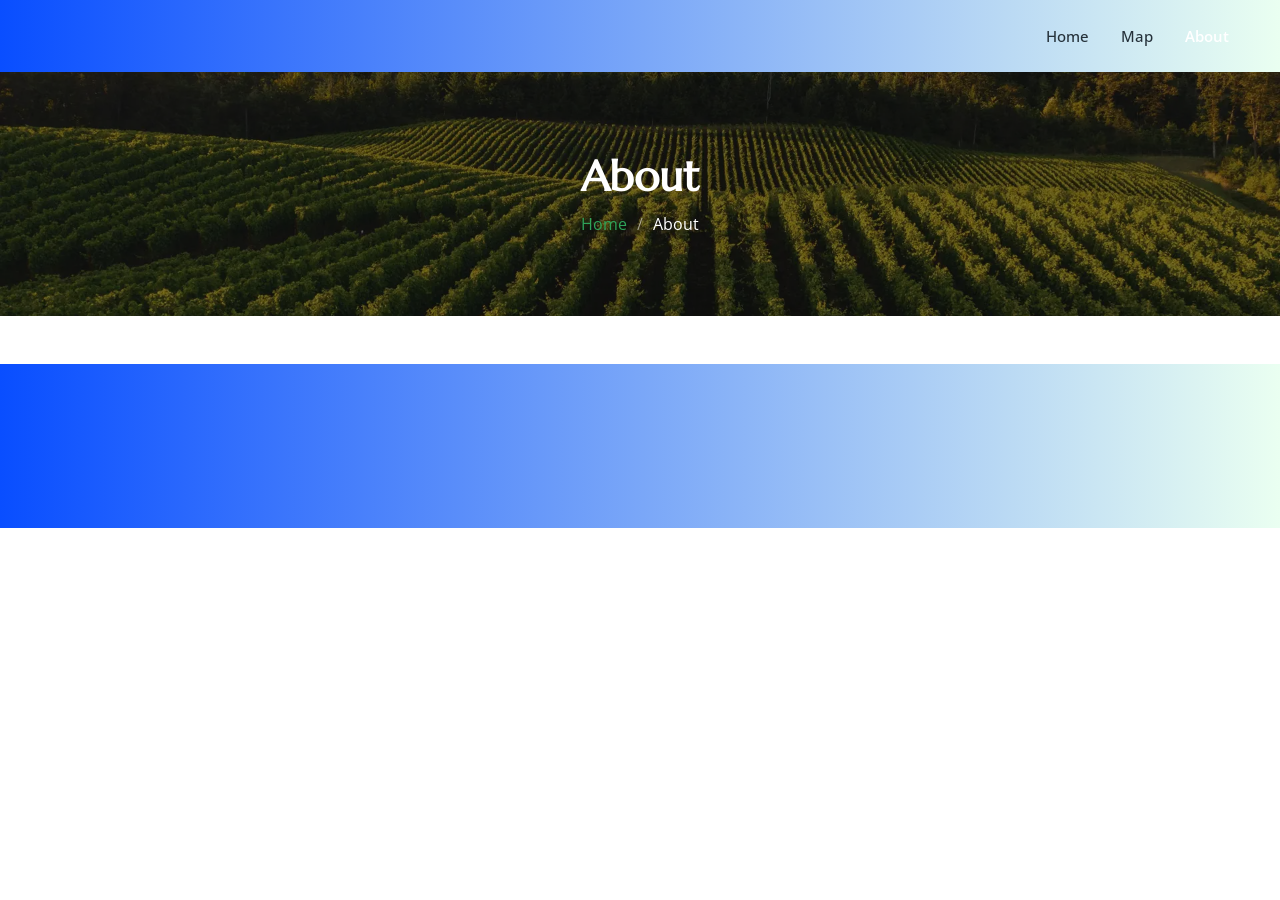
==== commit 09d82e6d: "Improved header styling consistency across all pages" ====
--- a/about.html
+++ b/about.html
@@ -33,15 +33,20 @@
 
   <header class="home-header">
     <div class="home-header-inner">
+
       <a href="home.html" class="home-brand" aria-label="Go to homepage">
-        <img src="assets/img/logo-farmers.png" alt="The Farmer's Basin logo" style="width:190px; height:190px; object-fit:contain; display:block;">
+        <img
+          src="assets/img/logo-farmers.png"
+          alt="The Farmer's Basin logo"
+        >
       </a>
 
       <nav class="home-nav" aria-label="Main navigation">
         <a href="home.html">Home</a>
-        <a href="Map/index.html">Map</a>
-        <a href="about.html" class="active">About</a>
+        <a href="map.html">Map</a>
+        <a href="about.html" class="active" aria-current="page">About</a>
       </nav>
+
     </div>
   </header>
 
--- a/assets/css/main.css
+++ b/assets/css/main.css
@@ -553,59 +553,57 @@
   max-width: 100%;
 }
 
+/* Main navigation bar */
 .home-header {
   width: 100%;
-  height: 84px;
   background: linear-gradient(90deg, #094EFF 0%, #EAFFF1 100%);
-  margin-bottom: 0;
 }
 
 .home-header-inner {
-  max-width: 1440px;
-  height: 100%;
-  margin: 0 auto;
+  width: 100%;
+  min-height: 72px;
+  padding: 10px 4%;
   display: flex;
   align-items: center;
   justify-content: space-between;
-  padding: 0 28px 0 24px;
+  gap: 24px;
 }
 
 .home-brand {
   display: flex;
   align-items: center;
-  justify-content: flex-start;
-  min-height: 84px;
 }
 
 .home-brand img {
-  width: 190px;
-  height: 190px;
-  object-fit: contain;
   display: block;
+  height: 35px;
+  width: auto;
 }
 
 .home-nav {
   display: flex;
   align-items: center;
-  gap: 26px;
-  font-size: 24px;
-  line-height: 29px;
+  gap: 32px;
 }
 
 .home-nav a {
-  color: #4E608D;
+  color: #25313a;
+  font-size: 15px;
+  font-weight: 500;
   text-decoration: none;
+  padding: 8px 0;
+  transition: color 0.3s ease;
+}
+
+.home-nav a:hover,
+.home-nav a:focus {
+  color: white;
 }
 
 .home-nav a.active,
-.home-nav a:hover {
-  color: #ffffff;
-}
-
-.home-main {
-  max-width: 1440px;
-  margin: 0 auto;
-  padding: 0;
+.home-nav a[aria-current="page"] {
+  color: white;
+  font-weight: 600;
 }
 
 .home-hero {
@@ -637,12 +635,19 @@
 
 .home-hero .carousel-indicators {
   position: absolute;
-  bottom: 26px;
+  bottom: 18px;
   left: 50%;
   transform: translateX(-50%);
   z-index: 3;
   margin: 0;
+  padding: 0;
+  display: flex;
+  align-items: center;
+  justify-content: center;
   gap: 10px;
+  list-style: none;
+  background: transparent;
+  border: none;
 }
 
 .home-hero .carousel-indicators [data-bs-target] {
@@ -650,8 +655,12 @@
   height: 12px;
   border-radius: 50%;
   border: 0;
-  background-color: rgba(255, 255, 255, 0.75);
+  background-color: rgba(255, 255, 255, 0.7);
   opacity: 1;
+  margin: 0;
+  padding: 0;
+  box-shadow: none;
+  outline: none;
 }
 
 .home-hero .carousel-indicators .active {
@@ -662,71 +671,79 @@
   position: relative;
 }
 
-.hero-cta {
-  position: absolute;
-  left: 50%;
-  bottom: 0;
-  transform: translateX(-50%);
-  z-index: 2;
-  display: flex;
+.hero-cta-button,
+.impact-cta-button {
+  position: relative;
+  display: inline-flex;
   align-items: center;
+  justify-content: center;
+  gap: 8px;
+  padding: 18px 24px;
+  min-width: 122px;
+  height: 62px;
+  background: #ffffff;
+  border: none;
+  border-radius: 12px;
+  color: #000000;
+  font-family: "Inter", sans-serif;
+  font-style: normal;
+  font-weight: 400;
+  font-size: 16px;
+  line-height: 26px;
+  letter-spacing: -0.02em;
   text-decoration: none;
   cursor: pointer;
-}
-
-.hero-cta:hover,
-.hero-cta:focus-visible {
+  box-sizing: border-box;
+}
+
+.hero-cta-button {
+  position: absolute;
+  right: 48px;
+  bottom: 48px;
+  z-index: 2;
+}
+
+.hero-cta-button:hover,
+.hero-cta-button:focus-visible,
+.impact-cta-button:hover,
+.impact-cta-button:focus-visible {
   text-decoration: none;
-  filter: brightness(0.98);
-}
-
-.cta-arrow-box {
-  width: 189px;
-  height: 127px;
-  background: #262626;
-  border-bottom: 1px solid #878F68;
-  border-radius: 300px 0 0 0;
-  display: flex;
-  align-items: center;
-  justify-content: center;
-  position: relative;
-  z-index: 1;
-}
-
-.cta-arrow {
-  font-size: 52px;
+  background: #f5f5f5;
+  color: #000000;
+}
+
+.hero-cta-button span,
+.impact-cta-button span {
+  display: inline-block;
   line-height: 1;
-  color: #f2f2f7;
-  margin-top: 8px;
-}
-
-.cta-text {
-  width: 809px;
-  height: 140px;
-  background: #ffffff;
-  border-bottom: 1px solid #878F68;
-  border-radius: 300px 0 0 0;
-  display: flex;
-  align-items: center;
-  justify-content: center;
-  font-family: "Inter", sans-serif;
-  font-size: 36px;
-  font-weight: 500;
-  line-height: 44px;
-  color: #000000;
-  text-align: center;
-  padding: 0 30px;
+  white-space: nowrap;
+}
+
+.hero-cta-button svg,
+.impact-cta-button svg {
+  width: 24px;
+  height: 24px;
+  flex: none;
+  display: block;
+}
+
+.impact-cta-button {
+  margin-top: 18px;
+  margin-left: 0;
+  width: fit-content;
 }
 
 .purpose-section,
 .impact-section {
+  width: 100%;
   max-width: 1290px;
   margin: 0 auto;
   padding: 0 75px;
 }
 
 .purpose-section {
-  padding-top: 18px;
+  padding-top: 48px;
+  margin-bottom: 90px;
 }
 
 .purpose-section h2,
@@ -734,10 +751,15 @@
 .matters-section h2 {
   margin: 0 0 22px;
   font-family: "Inter", sans-serif;
-  font-size: 36px;
-  line-height: 44px;
-  font-weight: 500;
+  font-size: 28px;
+  line-height: 36px;
+  font-weight: 700;
   color: #000000;
+  display: block;
+  width: 100%;
+  padding-top: 0;
+  border-top: 1px solid #C9B800;
+  padding-top: 10px;
 }
 
 .purpose-card {
@@ -756,13 +778,14 @@
   margin: 0;
   text-align: center;
   font-family: "Inter", sans-serif;
-  font-size: 24px;
-  line-height: 29px;
-  color: #000000;
+  font-size: 20px;
+  line-height: 28px;
+  color: #2f2f2f;
 }
 
 .impact-section {
-  margin-top: 24px;
+  margin-top: 0;
+  margin-bottom: 86px;
 }
 
 .impact-panel {
@@ -772,14 +795,22 @@
   display: grid;
   grid-template-columns: minmax(0, 1fr) minmax(0, 1.2fr);
   gap: 24px;
-  align-items: center;
+  align-items: stretch;
   padding: 32px 24px 32px 24px;
+}
+
+.impact-copy {
+  display: flex;
+  flex-direction: column;
+  justify-content: flex-start;
+  padding-left: 8px;
+  padding-top: 10px;
 }
 
 .impact-list {
   list-style: none;
   margin: 0;
-  padding: 0 0 0 22px;
+  padding: 0;
   display: grid;
   gap: 18px;
 }
@@ -789,17 +820,59 @@
   align-items: center;
   gap: 16px;
   font-family: "Inter", sans-serif;
-  font-size: 24px;
-  line-height: 29px;
+  font-size: 20px;
+  line-height: 28px;
   font-weight: 500;
-  color: #000000;
+  color: #2f2f2f;
+  transform: translateY(6px);
 }
 
 .impact-list li img {
-  width: 52px;
-  height: 52px;
+  width: 42px;
+  height: 42px;
   object-fit: contain;
   flex-shrink: 0;
+}
+
+.impact-cta-button {
+  margin-top: 120px;
+  margin-left: auto;
+  margin-right: auto;
+  align-self: center;
+  display: inline-flex;
+  align-items: center;
+  justify-content: center;
+  padding: 16px 28px;
+  min-width: 260px;
+  height: 58px;
+  background: #000000;
+  border: none;
+  border-radius: 12px;
+  color: #ffffff;
+  font-family: "Inter", sans-serif;
+  font-size: 18px;
+  line-height: 1;
+  font-weight: 500;
+  text-decoration: none;
+  box-sizing: border-box;
+}
+
+.impact-cta-button:hover,
+.impact-cta-button:focus-visible {
+  text-decoration: none;
+  background: #111111;
+  color: #ffffff;
+}
+
+.impact-cta-button span {
+  white-space: nowrap;
+}
+
+.impact-cta-button svg {
+  width: 20px;
+  height: 20px;
+  flex: none;
+  display: block;
 }
 
 .map-frame {
@@ -823,6 +896,7 @@
   max-width: 1290px;
   margin: 0 auto;
   padding: 0 75px 0;
+  margin-top: 72px;
 }
 
 .site-footer {
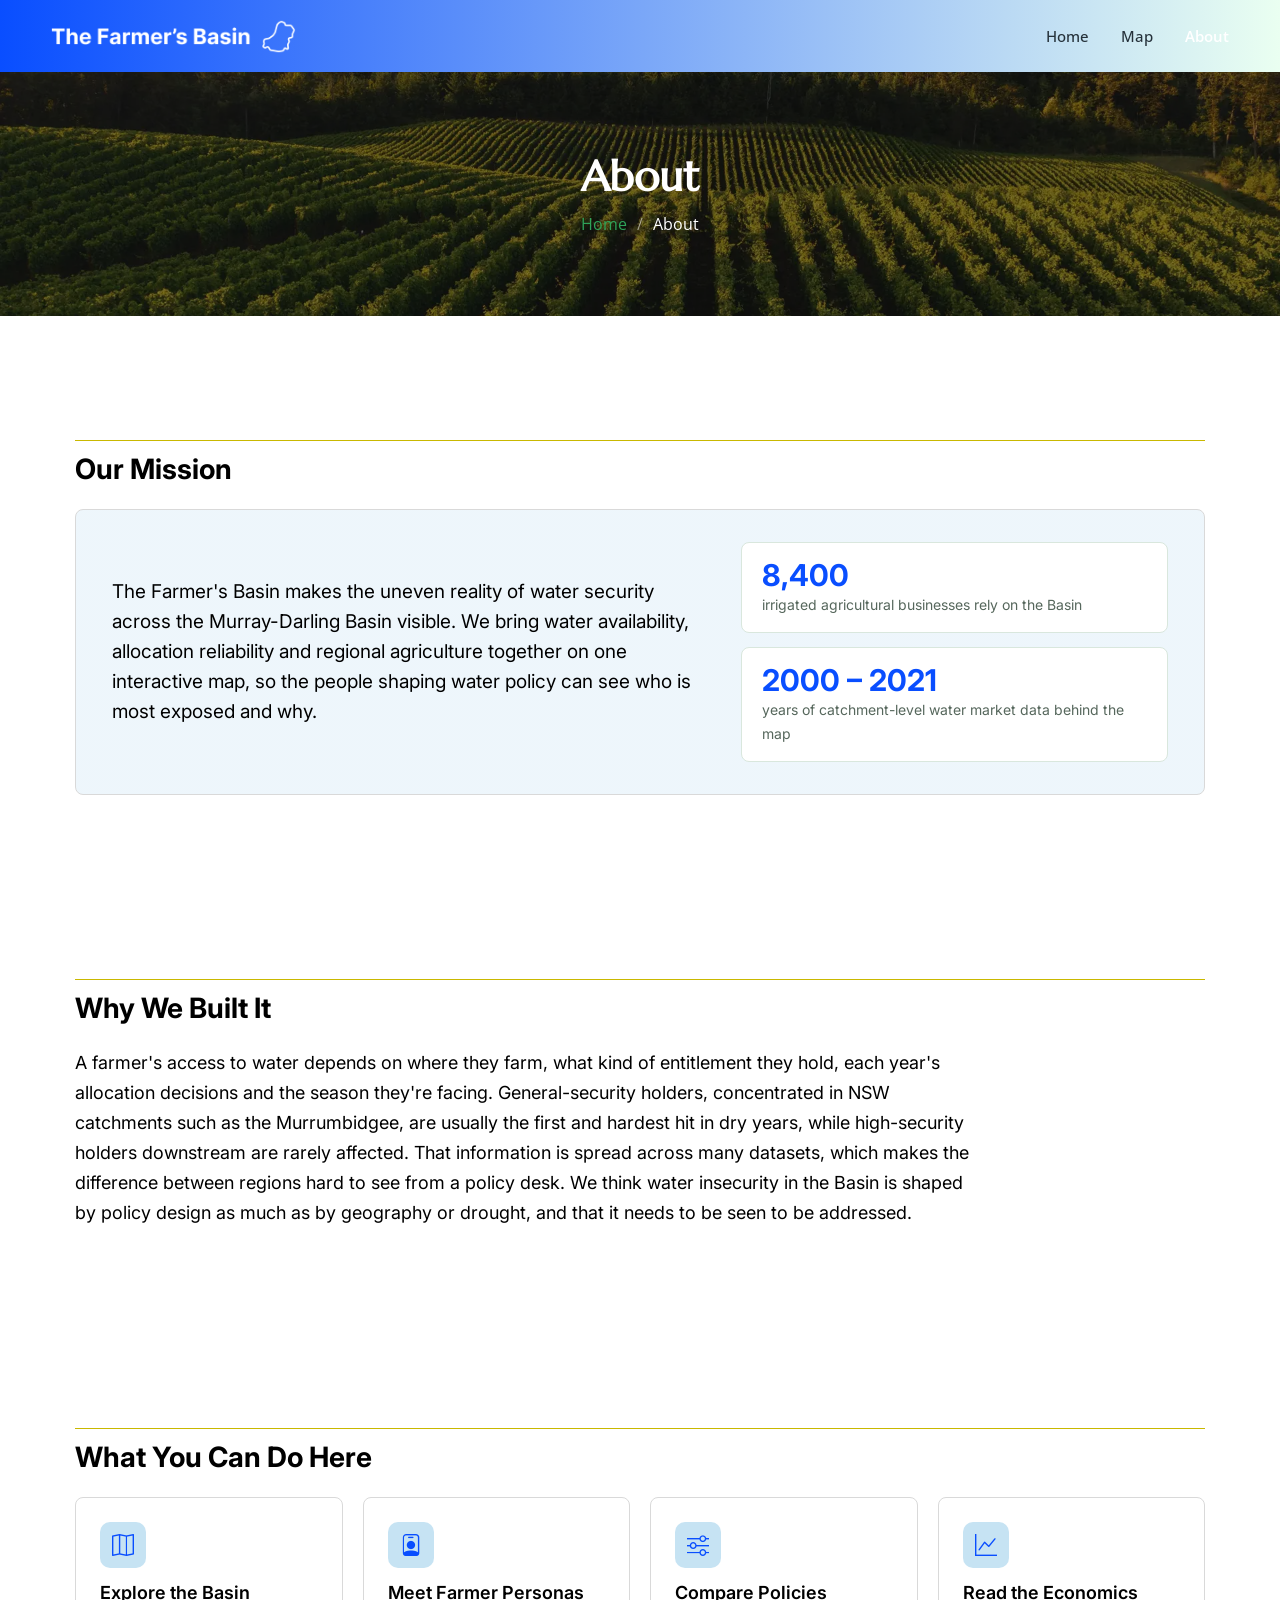
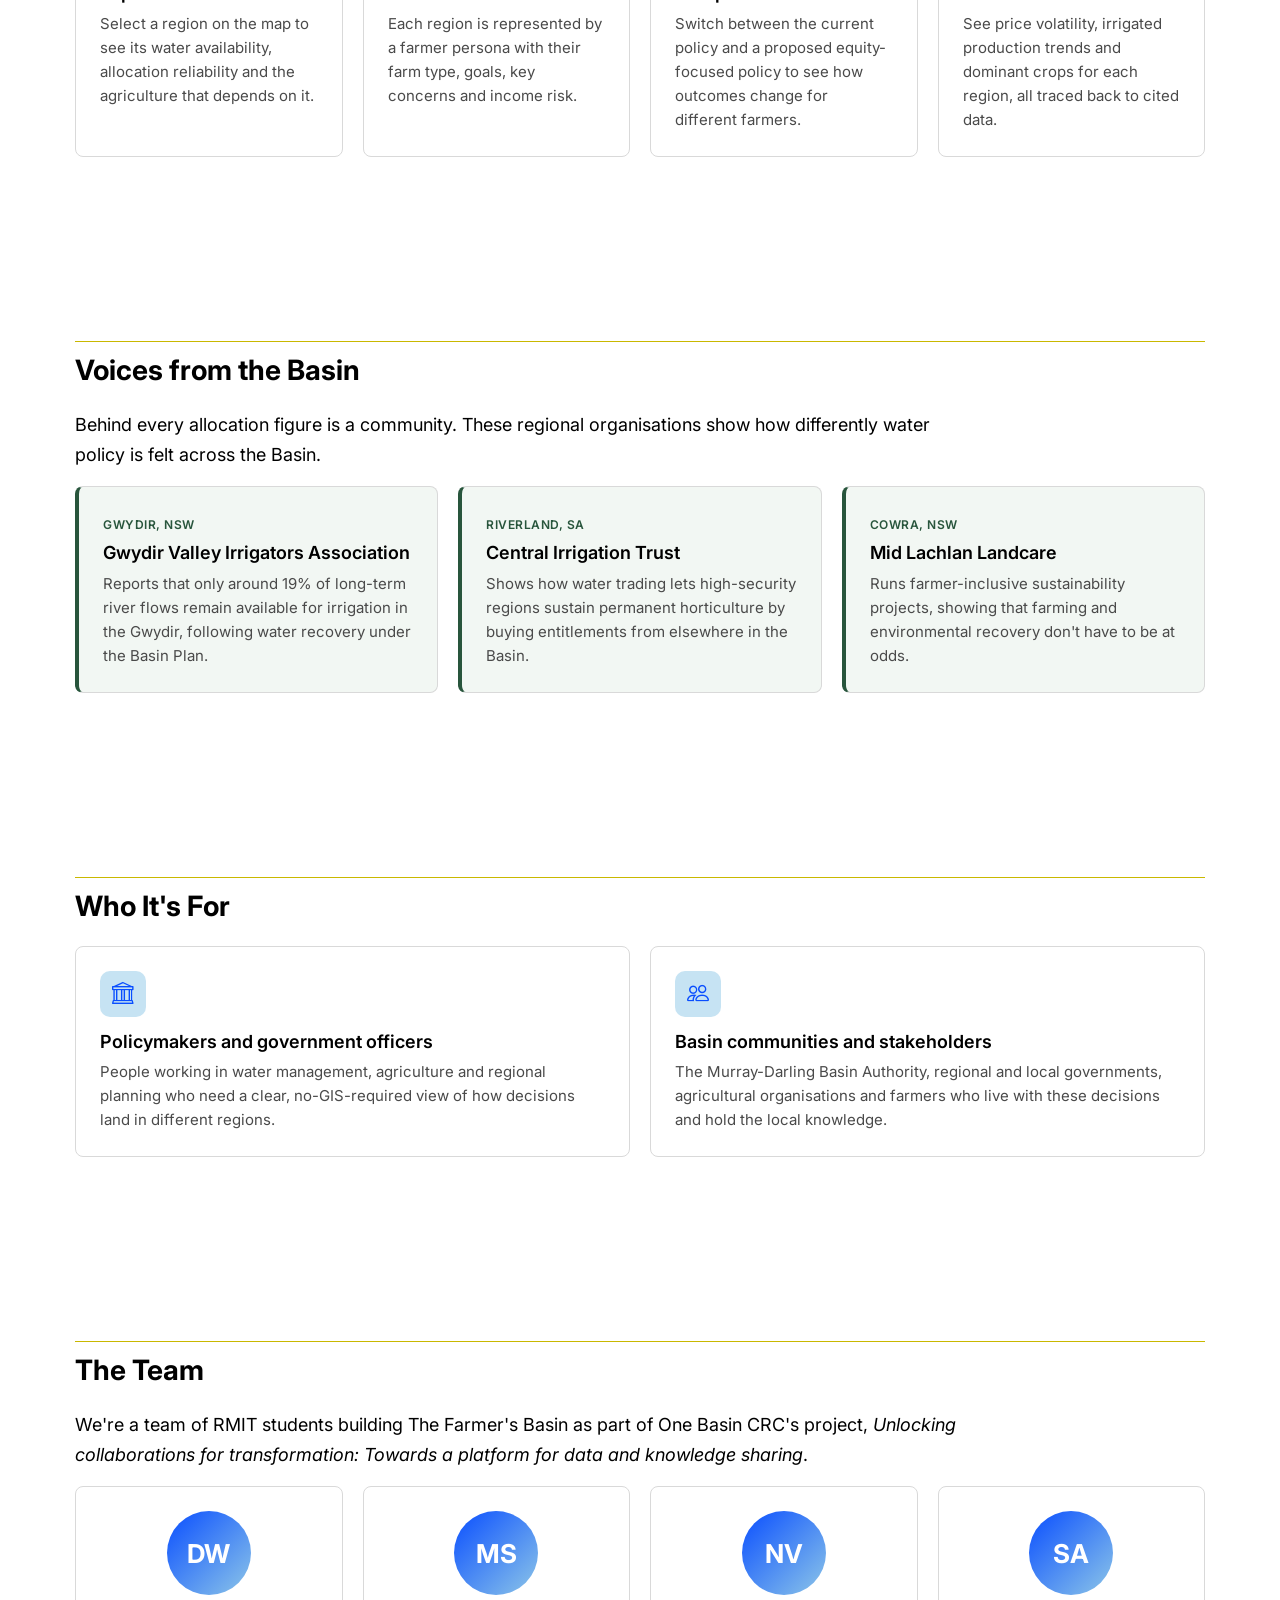
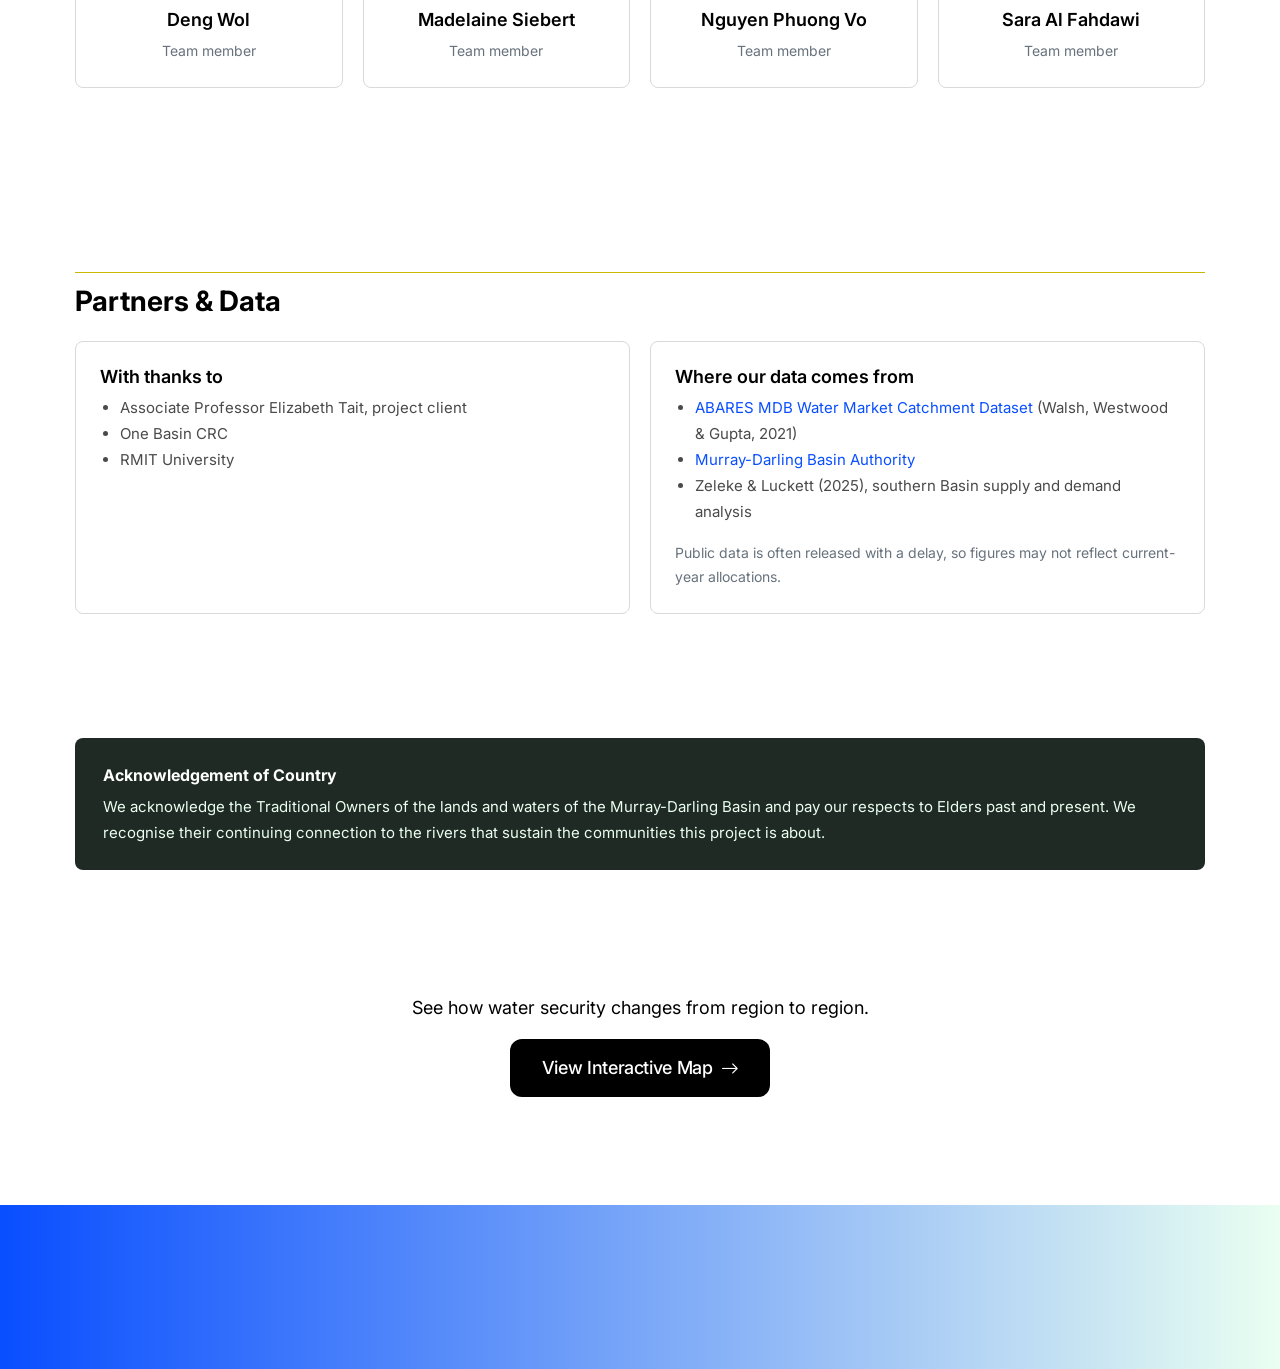
==== commit f8933822: "Completedabout me page" ====
--- a/about.html
+++ b/about.html
@@ -4,9 +4,9 @@
 <head>
   <meta charset="utf-8">
   <meta content="width=device-width, initial-scale=1.0" name="viewport">
-  <title>About - AgriCulture Bootstrap Template</title>
-  <meta name="description" content="">
-  <meta name="keywords" content="">
+  <title>About - The Farmer's Basin</title>
+  <meta name="description" content="About The Farmer's Basin: an interactive map showing how water security differs for farmers across the Murray-Darling Basin.">
+  <meta name="keywords" content="Murray-Darling Basin, water security, farmers, policy, One Basin CRC">
 
   <!-- Favicons -->
   <link href="assets/img/favicon.png" rel="icon">
@@ -15,7 +15,7 @@
   <!-- Fonts -->
   <link href="https://fonts.googleapis.com" rel="preconnect">
   <link href="https://fonts.gstatic.com" rel="preconnect" crossorigin>
-  <link href="https://fonts.googleapis.com/css2?family=Open+Sans:ital,wght@0,300;0,400;0,500;0,600;0,700;0,800;1,300;1,400;1,500;1,600;1,700;1,800&family=Marcellus:wght@400&display=swap" rel="stylesheet">
+  <link href="https://fonts.googleapis.com/css2?family=Inter:wght@400;500;600;700&family=Open+Sans:ital,wght@0,300;0,400;0,500;0,600;0,700;0,800;1,300;1,400;1,500;1,600;1,700;1,800&family=Marcellus:wght@400&display=swap" rel="stylesheet">
 
   <!-- Vendor CSS Files -->
   <link href="assets/vendor/bootstrap/css/bootstrap.min.css" rel="stylesheet">
@@ -27,18 +27,239 @@
   <!-- Main CSS File -->
   <link href="assets/css/main.css" rel="stylesheet">
 
+  <!-- About page styles (can be moved into main.css) -->
+  <style>
+    .about-wrap {
+      max-width: 1290px;
+      margin: 0 auto;
+      padding: 0 75px;
+      font-family: "Inter", "Segoe UI", sans-serif;
+      color: #2f2f2f;
+    }
+
+    .about-block {
+      margin-top: 64px;
+    }
+
+    .about-block h2 {
+      margin: 0 0 22px;
+      padding-top: 10px;
+      border-top: 1px solid #C9B800;
+      font-family: "Inter", sans-serif;
+      font-size: 28px;
+      line-height: 36px;
+      font-weight: 700;
+      color: #000000;
+    }
+
+    .about-lead {
+      font-size: 18px;
+      line-height: 30px;
+      max-width: 900px;
+    }
+
+    /* Mission card */
+    .mission-card {
+      background: linear-gradient(0deg, rgba(195, 224, 243, 0.29), rgba(195, 224, 243, 0.29)), #ffffff;
+      border: 1px solid #d9d9d9;
+      border-radius: 8px;
+      padding: 32px 36px;
+      display: grid;
+      grid-template-columns: minmax(0, 1.4fr) minmax(0, 1fr);
+      gap: 32px;
+      align-items: center;
+    }
+
+    .mission-card p {
+      font-size: 19px;
+      line-height: 30px;
+      margin: 0;
+    }
+
+    .mission-stats {
+      display: grid;
+      gap: 14px;
+    }
+
+    .mission-stat {
+      background: #ffffff;
+      border: 1px solid #d9e7dd;
+      border-radius: 8px;
+      padding: 16px 20px;
+    }
+
+    .mission-stat strong {
+      display: block;
+      font-size: 30px;
+      color: #094EFF;
+      line-height: 1.1;
+    }
+
+    .mission-stat span {
+      font-size: 14px;
+      color: #56675c;
+    }
+
+    /* Feature cards */
+    .about-grid {
+      display: grid;
+      grid-template-columns: repeat(auto-fit, minmax(240px, 1fr));
+      gap: 20px;
+    }
+
+    .about-card {
+      background: #ffffff;
+      border: 1px solid #d9d9d9;
+      border-radius: 8px;
+      padding: 24px;
+      height: 100%;
+    }
+
+    .about-card .about-icon {
+      width: 46px;
+      height: 46px;
+      border-radius: 10px;
+      display: grid;
+      place-items: center;
+      background: #C6E3F3;
+      color: #094EFF;
+      font-size: 22px;
+      margin-bottom: 14px;
+    }
+
+    .about-card h3 {
+      font-family: "Inter", sans-serif;
+      font-size: 18px;
+      font-weight: 600;
+      color: #000000;
+      margin-bottom: 8px;
+    }
+
+    .about-card p {
+      font-size: 15px;
+      line-height: 24px;
+      margin: 0;
+      color: #4a4a4a;
+    }
+
+    /* Regional voices */
+    .voice-card {
+      border-left: 4px solid #28553c;
+      background: #f2f7f3;
+    }
+
+    .voice-card .voice-region {
+      display: inline-block;
+      font-size: 12px;
+      font-weight: 600;
+      letter-spacing: 0.5px;
+      text-transform: uppercase;
+      color: #28553c;
+      margin-bottom: 8px;
+    }
+
+    /* Team */
+    .team-card {
+      text-align: center;
+    }
+
+    .team-avatar {
+      width: 84px;
+      height: 84px;
+      margin: 0 auto 14px;
+      border-radius: 50%;
+      display: grid;
+      place-items: center;
+      background: linear-gradient(135deg, #094EFF 0%, #8dc6e8 100%);
+      color: #ffffff;
+      font-size: 26px;
+      font-weight: 700;
+    }
+
+    .team-card .team-role {
+      font-size: 14px;
+      color: #67727c;
+    }
+
+    /* Acknowledgements and sources */
+    .about-split {
+      display: grid;
+      grid-template-columns: 1fr 1fr;
+      gap: 20px;
+    }
+
+    .about-list {
+      margin: 0;
+      padding-left: 20px;
+      font-size: 15px;
+      line-height: 26px;
+      color: #4a4a4a;
+    }
+
+    .about-list a {
+      color: #094EFF;
+    }
+
+    .country-note {
+      margin-top: 64px;
+      padding: 24px 28px;
+      border-radius: 8px;
+      background: #1f2a24;
+      color: #eafff1;
+      font-size: 15px;
+      line-height: 26px;
+    }
+
+    .country-note strong {
+      display: block;
+      margin-bottom: 6px;
+      font-size: 16px;
+      color: #ffffff;
+    }
+
+    .about-cta {
+      margin-top: 64px;
+      text-align: center;
+    }
+
+    .about-cta p {
+      font-size: 18px;
+      margin-bottom: 0;
+    }
+
+    .about-cta .impact-cta-button {
+      margin-top: 18px;
+    }
+
+    @media (max-width: 900px) {
+      .mission-card,
+      .about-split {
+        grid-template-columns: 1fr;
+      }
+    }
+
+    @media (max-width: 768px) {
+      .about-wrap {
+        padding: 0 20px;
+      }
+
+      .about-lead,
+      .mission-card p {
+        font-size: 17px;
+        line-height: 27px;
+      }
+    }
+  </style>
 </head>
 
-<body class="testimonials-page">
+<!-- Body class changed from "testimonials-page": main.css hides every img/svg on that class, which was hiding the logo -->
+<body class="about-team-page">
 
   <header class="home-header">
     <div class="home-header-inner">
 
       <a href="home.html" class="home-brand" aria-label="Go to homepage">
-        <img
-          src="assets/img/logo-farmers.png"
-          alt="The Farmer's Basin logo"
-        >
+        <img src="assets/img/logo-farmers.png" alt="The Farmer's Basin logo">
       </a>
 
       <nav class="home-nav" aria-label="Main navigation">
@@ -56,7 +277,6 @@
     <div class="page-title dark-background" data-aos="fade" style="background-image: url(assets/img/page-title-bg.webp);">
       <div class="container position-relative">
         <h1>About</h1>
-  
         <nav class="breadcrumbs">
           <ol>
             <li><a href="home.html">Home</a></li>
@@ -66,6 +286,190 @@
       </div>
     </div><!-- End Page Title -->
 
+    <div class="about-wrap">
+
+      <!-- Mission -->
+      <section class="about-block" data-aos="fade-up" aria-labelledby="mission-heading">
+        <h2 id="mission-heading">Our Mission</h2>
+        <div class="mission-card">
+          <p>
+            The Farmer's Basin makes the uneven reality of water security across the Murray-Darling Basin
+            visible. We bring water availability, allocation reliability and regional agriculture together on
+            one interactive map, so the people shaping water policy can see who is most exposed and why.
+          </p>
+          <div class="mission-stats">
+            <div class="mission-stat">
+              <strong>8,400</strong>
+              <span>irrigated agricultural businesses rely on the Basin</span>
+            </div>
+            <div class="mission-stat">
+              <strong>2000 &ndash; 2021</strong>
+              <span>years of catchment-level water market data behind the map</span>
+            </div>
+          </div>
+        </div>
+      </section>
+
+      <!-- The problem -->
+      <section class="about-block" data-aos="fade-up" aria-labelledby="problem-heading">
+        <h2 id="problem-heading">Why We Built It</h2>
+        <p class="about-lead">
+          A farmer's access to water depends on where they farm, what kind of entitlement they hold, each
+          year's allocation decisions and the season they're facing. General-security holders, concentrated in
+          NSW catchments such as the Murrumbidgee, are usually the first and hardest hit in dry years, while
+          high-security holders downstream are rarely affected. That information is spread across many
+          datasets, which makes the difference between regions hard to see from a policy desk. We think water
+          insecurity in the Basin is shaped by policy design as much as by geography or drought, and that it
+          needs to be seen to be addressed.
+        </p>
+      </section>
+
+      <!-- What the platform does -->
+      <section class="about-block" data-aos="fade-up" aria-labelledby="features-heading">
+        <h2 id="features-heading">What You Can Do Here</h2>
+        <div class="about-grid">
+          <div class="about-card">
+            <div class="about-icon"><i class="bi bi-map" aria-hidden="true"></i></div>
+            <h3>Explore the Basin</h3>
+            <p>Select a region on the map to see its water availability, allocation reliability and the agriculture that depends on it.</p>
+          </div>
+          <div class="about-card">
+            <div class="about-icon"><i class="bi bi-person-badge" aria-hidden="true"></i></div>
+            <h3>Meet Farmer Personas</h3>
+            <p>Each region is represented by a farmer persona with their farm type, goals, key concerns and income risk.</p>
+          </div>
+          <div class="about-card">
+            <div class="about-icon"><i class="bi bi-sliders" aria-hidden="true"></i></div>
+            <h3>Compare Policies</h3>
+            <p>Switch between the current policy and a proposed equity-focused policy to see how outcomes change for different farmers.</p>
+          </div>
+          <div class="about-card">
+            <div class="about-icon"><i class="bi bi-graph-up" aria-hidden="true"></i></div>
+            <h3>Read the Economics</h3>
+            <p>See price volatility, irrigated production trends and dominant crops for each region, all traced back to cited data.</p>
+          </div>
+        </div>
+      </section>
+
+      <!-- Regional voices -->
+      <section class="about-block" data-aos="fade-up" aria-labelledby="voices-heading">
+        <h2 id="voices-heading">Voices from the Basin</h2>
+        <p class="about-lead">
+          Behind every allocation figure is a community. These regional organisations show how differently
+          water policy is felt across the Basin.
+        </p>
+        <div class="about-grid">
+          <div class="about-card voice-card">
+            <span class="voice-region">Gwydir, NSW</span>
+            <h3>Gwydir Valley Irrigators Association</h3>
+            <p>Reports that only around 19% of long-term river flows remain available for irrigation in the Gwydir, following water recovery under the Basin Plan.</p>
+          </div>
+          <div class="about-card voice-card">
+            <span class="voice-region">Riverland, SA</span>
+            <h3>Central Irrigation Trust</h3>
+            <p>Shows how water trading lets high-security regions sustain permanent horticulture by buying entitlements from elsewhere in the Basin.</p>
+          </div>
+          <div class="about-card voice-card">
+            <span class="voice-region">Cowra, NSW</span>
+            <h3>Mid Lachlan Landcare</h3>
+            <p>Runs farmer-inclusive sustainability projects, showing that farming and environmental recovery don't have to be at odds.</p>
+          </div>
+        </div>
+      </section>
+
+      <!-- Who it's for -->
+      <section class="about-block" data-aos="fade-up" aria-labelledby="audience-heading">
+        <h2 id="audience-heading">Who It's For</h2>
+        <div class="about-split">
+          <div class="about-card">
+            <div class="about-icon"><i class="bi bi-bank" aria-hidden="true"></i></div>
+            <h3>Policymakers and government officers</h3>
+            <p>People working in water management, agriculture and regional planning who need a clear, no-GIS-required view of how decisions land in different regions.</p>
+          </div>
+          <div class="about-card">
+            <div class="about-icon"><i class="bi bi-people" aria-hidden="true"></i></div>
+            <h3>Basin communities and stakeholders</h3>
+            <p>The Murray-Darling Basin Authority, regional and local governments, agricultural organisations and farmers who live with these decisions and hold the local knowledge.</p>
+          </div>
+        </div>
+      </section>
+
+      <!-- Team -->
+      <section class="about-block" data-aos="fade-up" aria-labelledby="team-heading">
+        <h2 id="team-heading">The Team</h2>
+        <p class="about-lead">
+          We're a team of RMIT students building The Farmer's Basin as part of One Basin CRC's project,
+          <em>Unlocking collaborations for transformation: Towards a platform for data and knowledge sharing</em>.
+        </p>
+        <!-- Update each team-role with the person's actual role -->
+        <div class="about-grid">
+          <div class="about-card team-card">
+            <div class="team-avatar" aria-hidden="true">DW</div>
+            <h3>Deng Wol</h3>
+            <p class="team-role">Team member</p>
+          </div>
+          <div class="about-card team-card">
+            <div class="team-avatar" aria-hidden="true">MS</div>
+            <h3>Madelaine Siebert</h3>
+            <p class="team-role">Team member</p>
+          </div>
+          <div class="about-card team-card">
+            <div class="team-avatar" aria-hidden="true">NV</div>
+            <h3>Nguyen Phuong Vo</h3>
+            <p class="team-role">Team member</p>
+          </div>
+          <div class="about-card team-card">
+            <div class="team-avatar" aria-hidden="true">SA</div>
+            <h3>Sara Al Fahdawi</h3>
+            <p class="team-role">Team member</p>
+          </div>
+        </div>
+      </section>
+
+      <!-- Partners and data -->
+      <section class="about-block" data-aos="fade-up" aria-labelledby="sources-heading">
+        <h2 id="sources-heading">Partners &amp; Data</h2>
+        <div class="about-split">
+          <div class="about-card">
+            <h3>With thanks to</h3>
+            <ul class="about-list">
+              <li>Associate Professor Elizabeth Tait, project client</li>
+              <li>One Basin CRC</li>
+              <li>RMIT University</li>
+            </ul>
+          </div>
+          <div class="about-card">
+            <h3>Where our data comes from</h3>
+            <ul class="about-list">
+              <li><a href="https://www.agriculture.gov.au/abares/research-topics/water/mdb-water-market-dataset" target="_blank" rel="noopener">ABARES MDB Water Market Catchment Dataset</a> (Walsh, Westwood &amp; Gupta, 2021)</li>
+              <li><a href="https://www.mdba.gov.au/basin/why-murray-darling-basin-matters/our-reliance-basin-water" target="_blank" rel="noopener">Murray-Darling Basin Authority</a></li>
+              <li>Zeleke &amp; Luckett (2025), southern Basin supply and demand analysis</li>
+            </ul>
+            <p class="mt-3 mb-0" style="font-size:14px;color:#67727c;">
+              Public data is often released with a delay, so figures may not reflect current-year allocations.
+            </p>
+          </div>
+        </div>
+      </section>
+
+      <!-- Acknowledgement of Country -->
+      <aside class="country-note" data-aos="fade-up">
+        <strong>Acknowledgement of Country</strong>
+        We acknowledge the Traditional Owners of the lands and waters of the Murray-Darling Basin and pay our
+        respects to Elders past and present. We recognise their continuing connection to the rivers that
+        sustain the communities this project is about.
+      </aside>
+
+      <!-- CTA -->
+      <section class="about-cta" data-aos="fade-up">
+        <p>See how water security changes from region to region.</p>
+        <a href="map.html" class="impact-cta-button">
+          <span>View Interactive Map</span>
+          <i class="bi bi-arrow-right" aria-hidden="true" style="margin:0;"></i>
+        </a>
+      </section>
+
+    </div>
   </main>
 
   <footer class="site-footer">
@@ -89,4 +493,4 @@
 
 </body>
 
-</html>+</html>
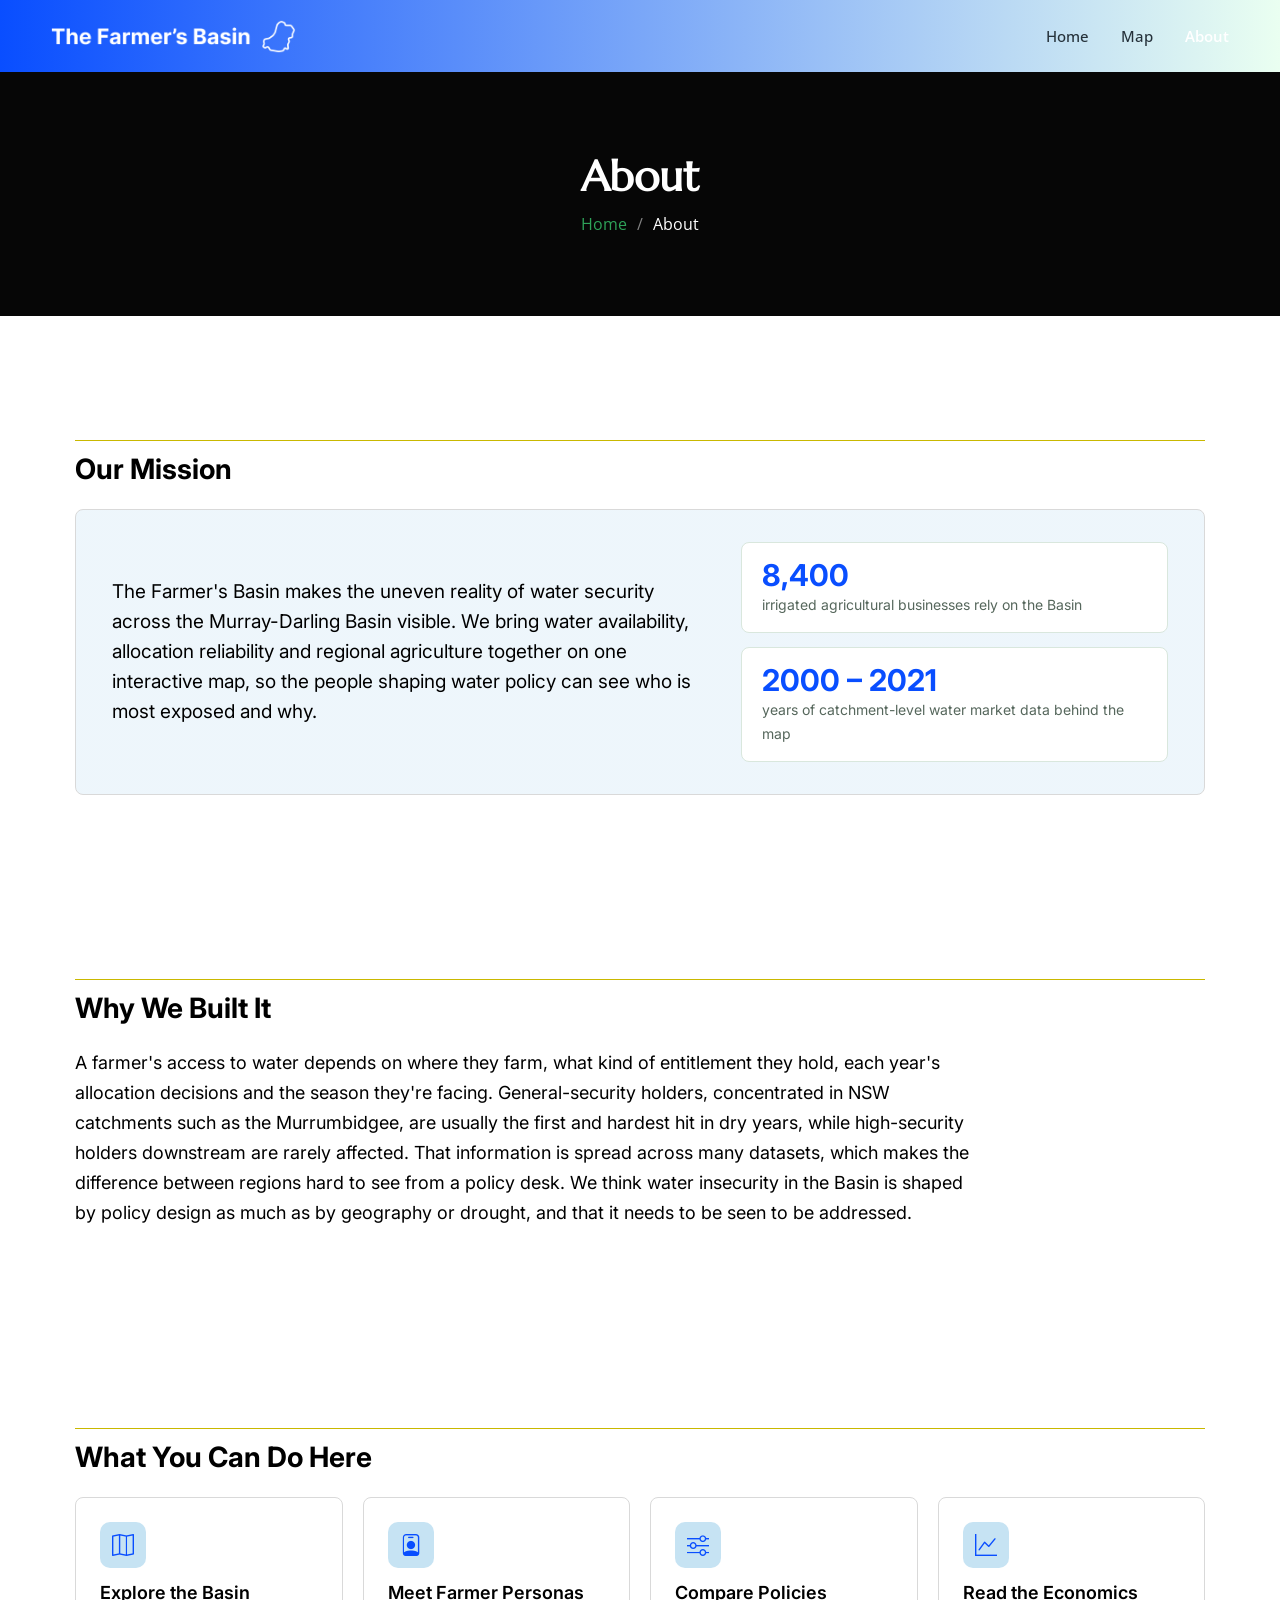
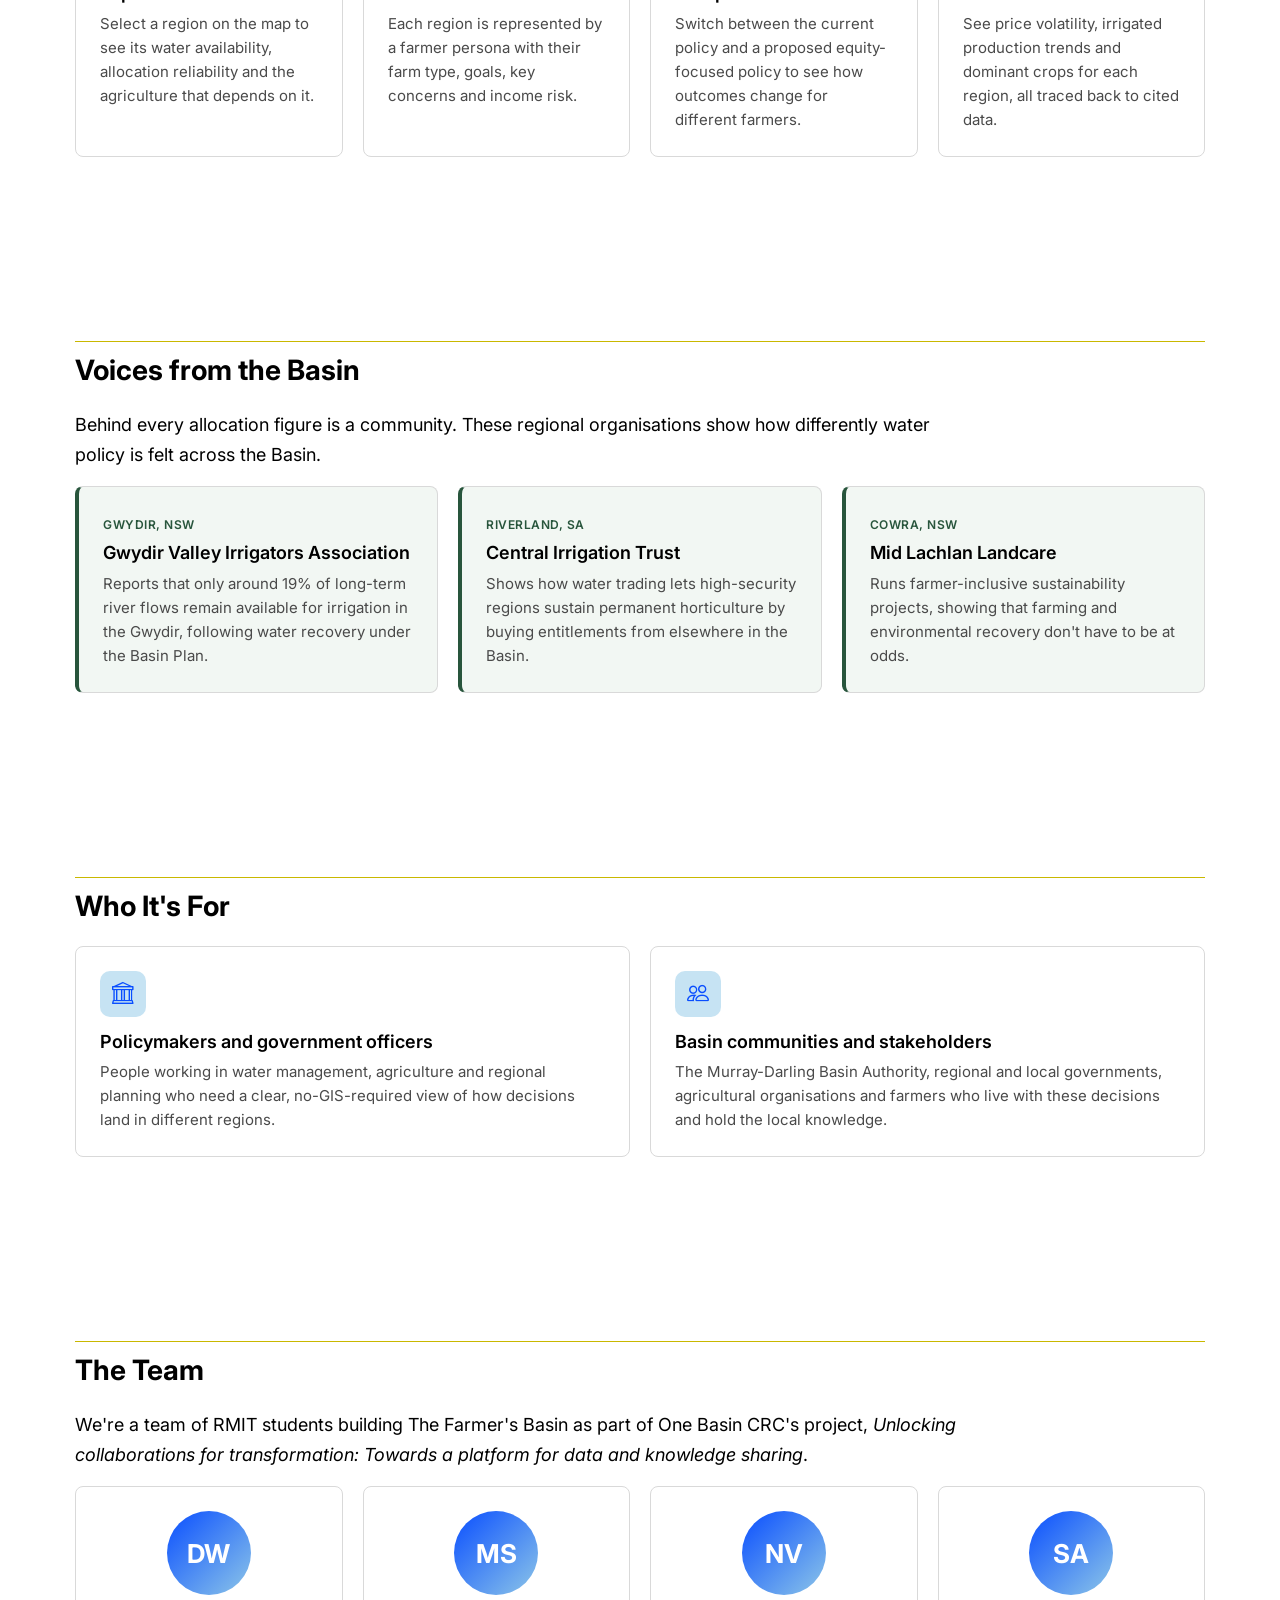
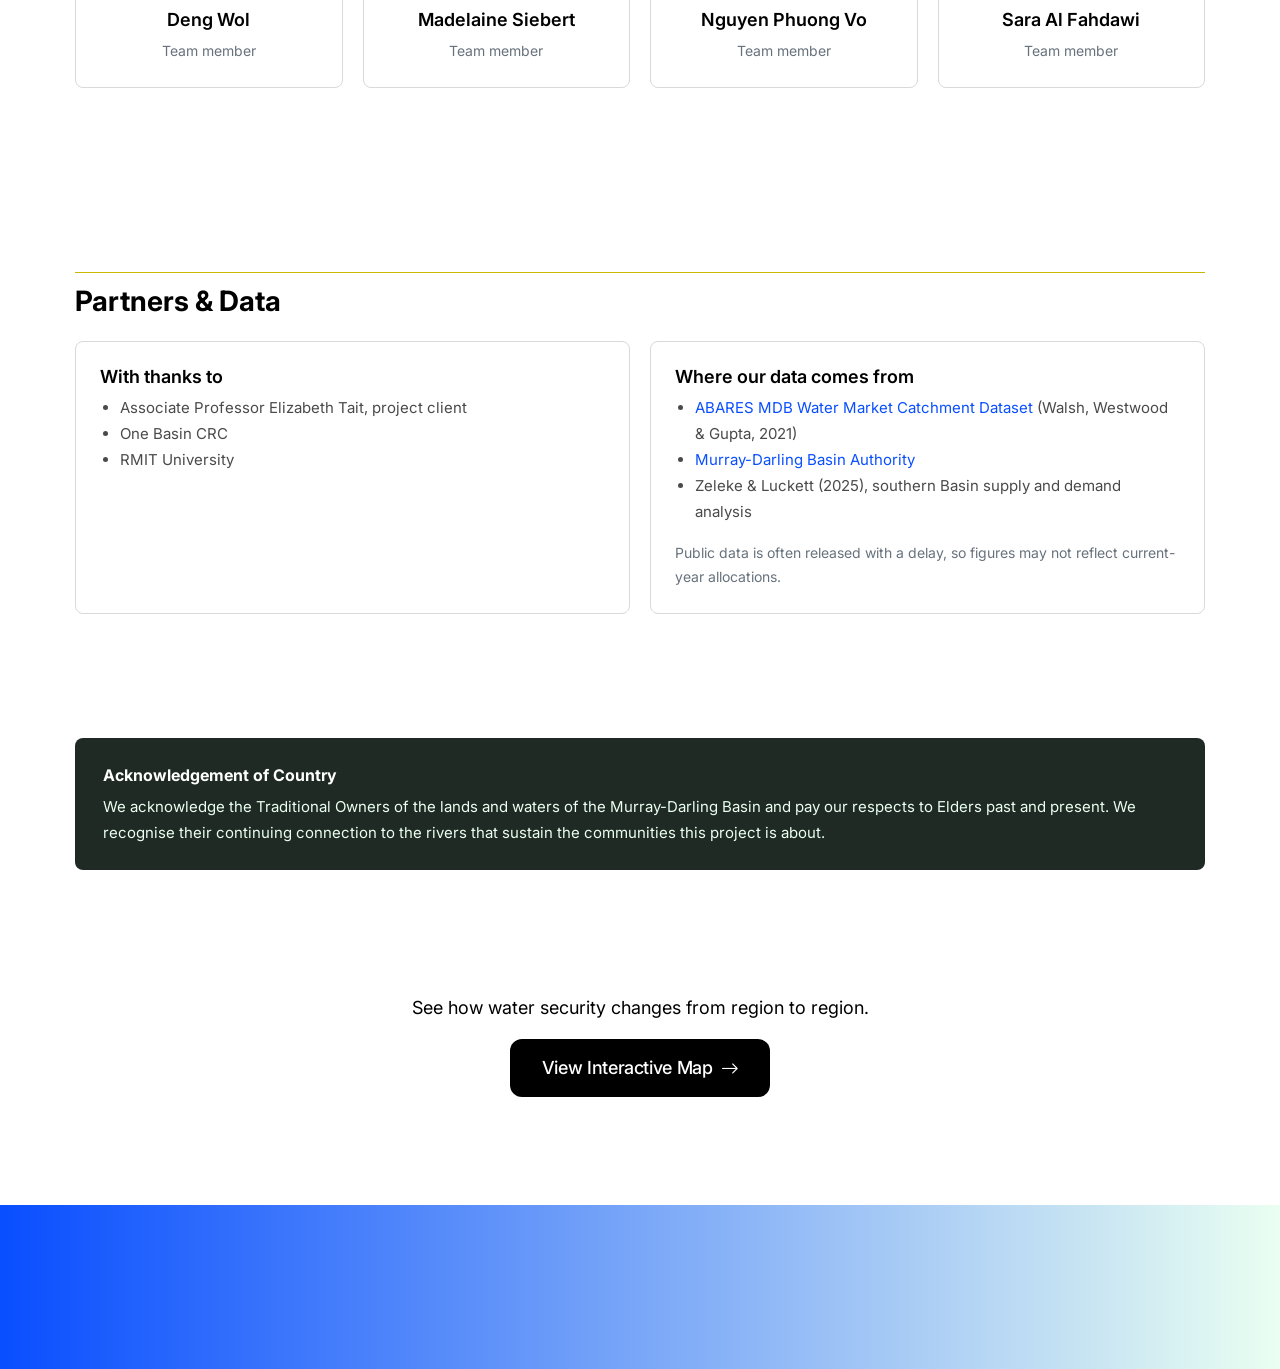
==== commit 3ca0e14b: "finished home page" ====
--- a/about.html
+++ b/about.html
@@ -274,7 +274,7 @@
   <main class="main">
 
     <!-- Page Title -->
-    <div class="page-title dark-background" data-aos="fade" style="background-image: url(assets/img/page-title-bg.webp);">
+    <div class="page-title dark-background" data-aos="fade">
       <div class="container position-relative">
         <h1>About</h1>
         <nav class="breadcrumbs">
